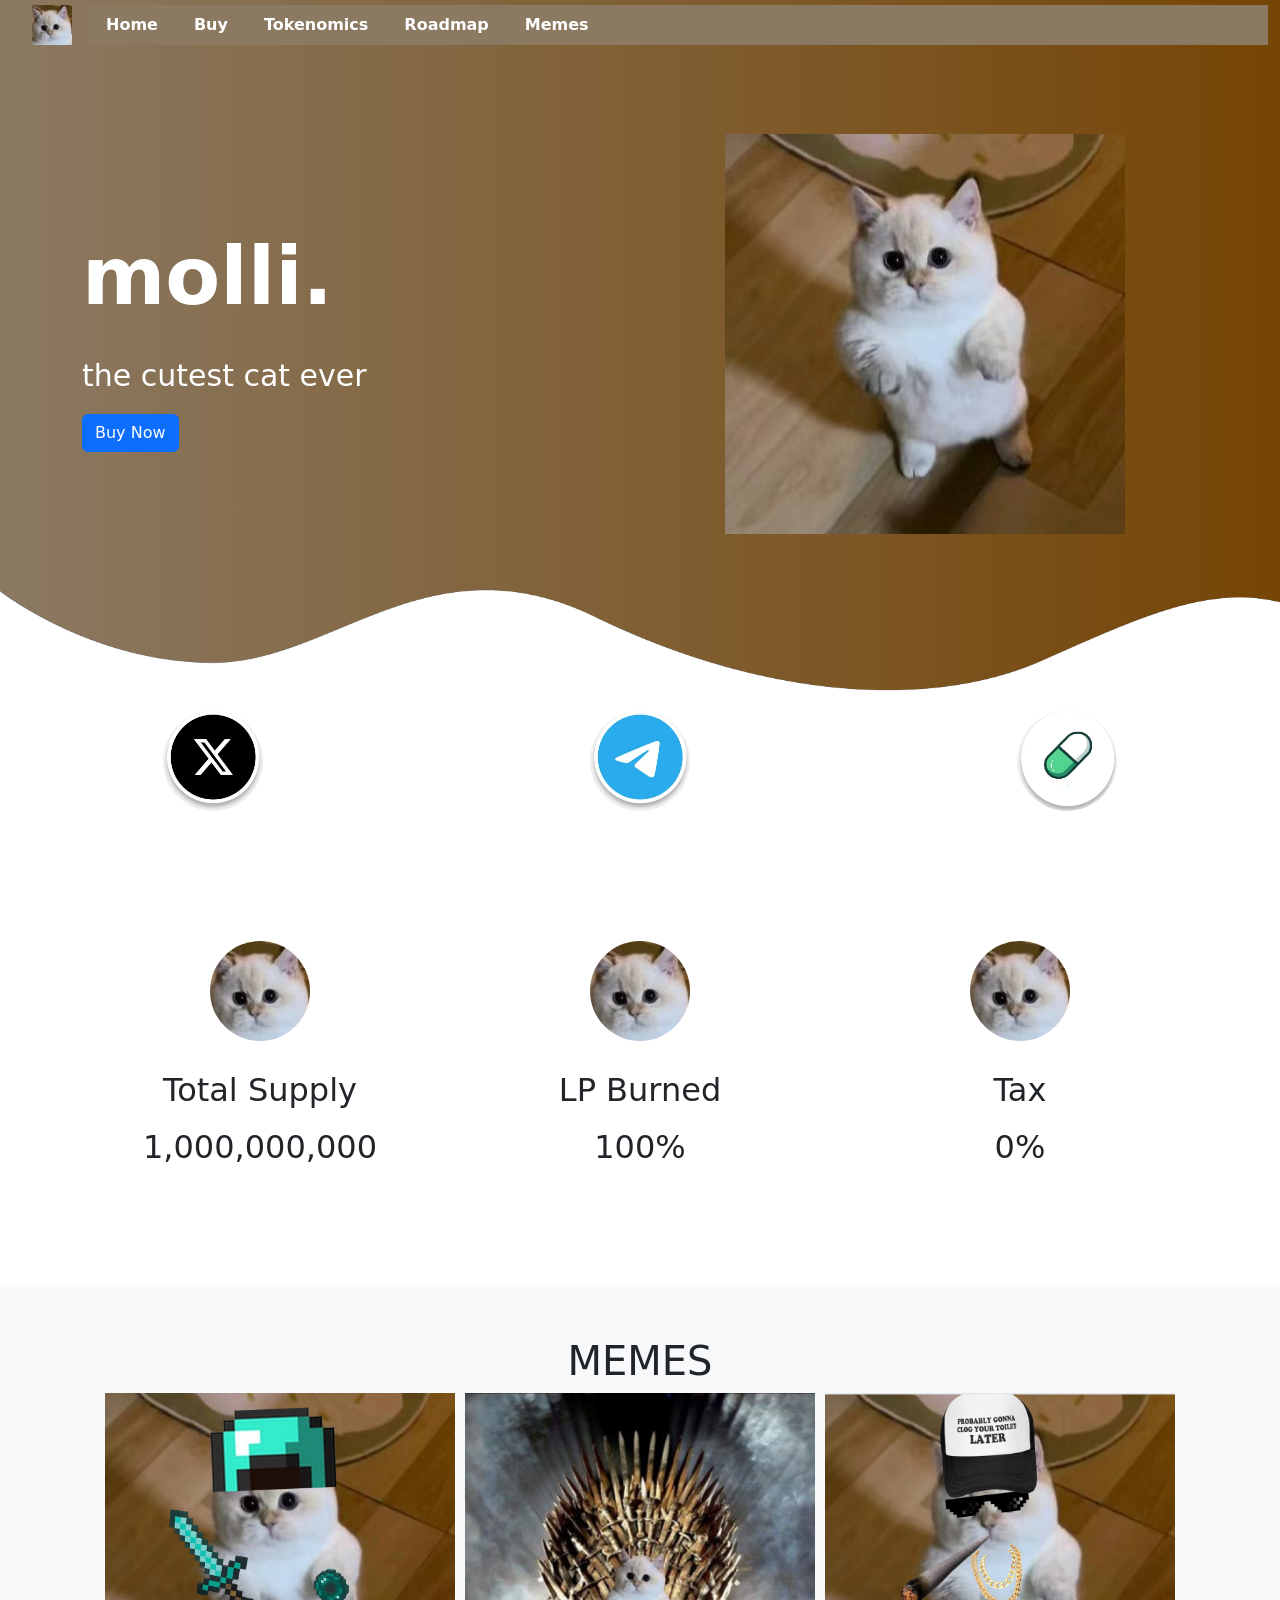
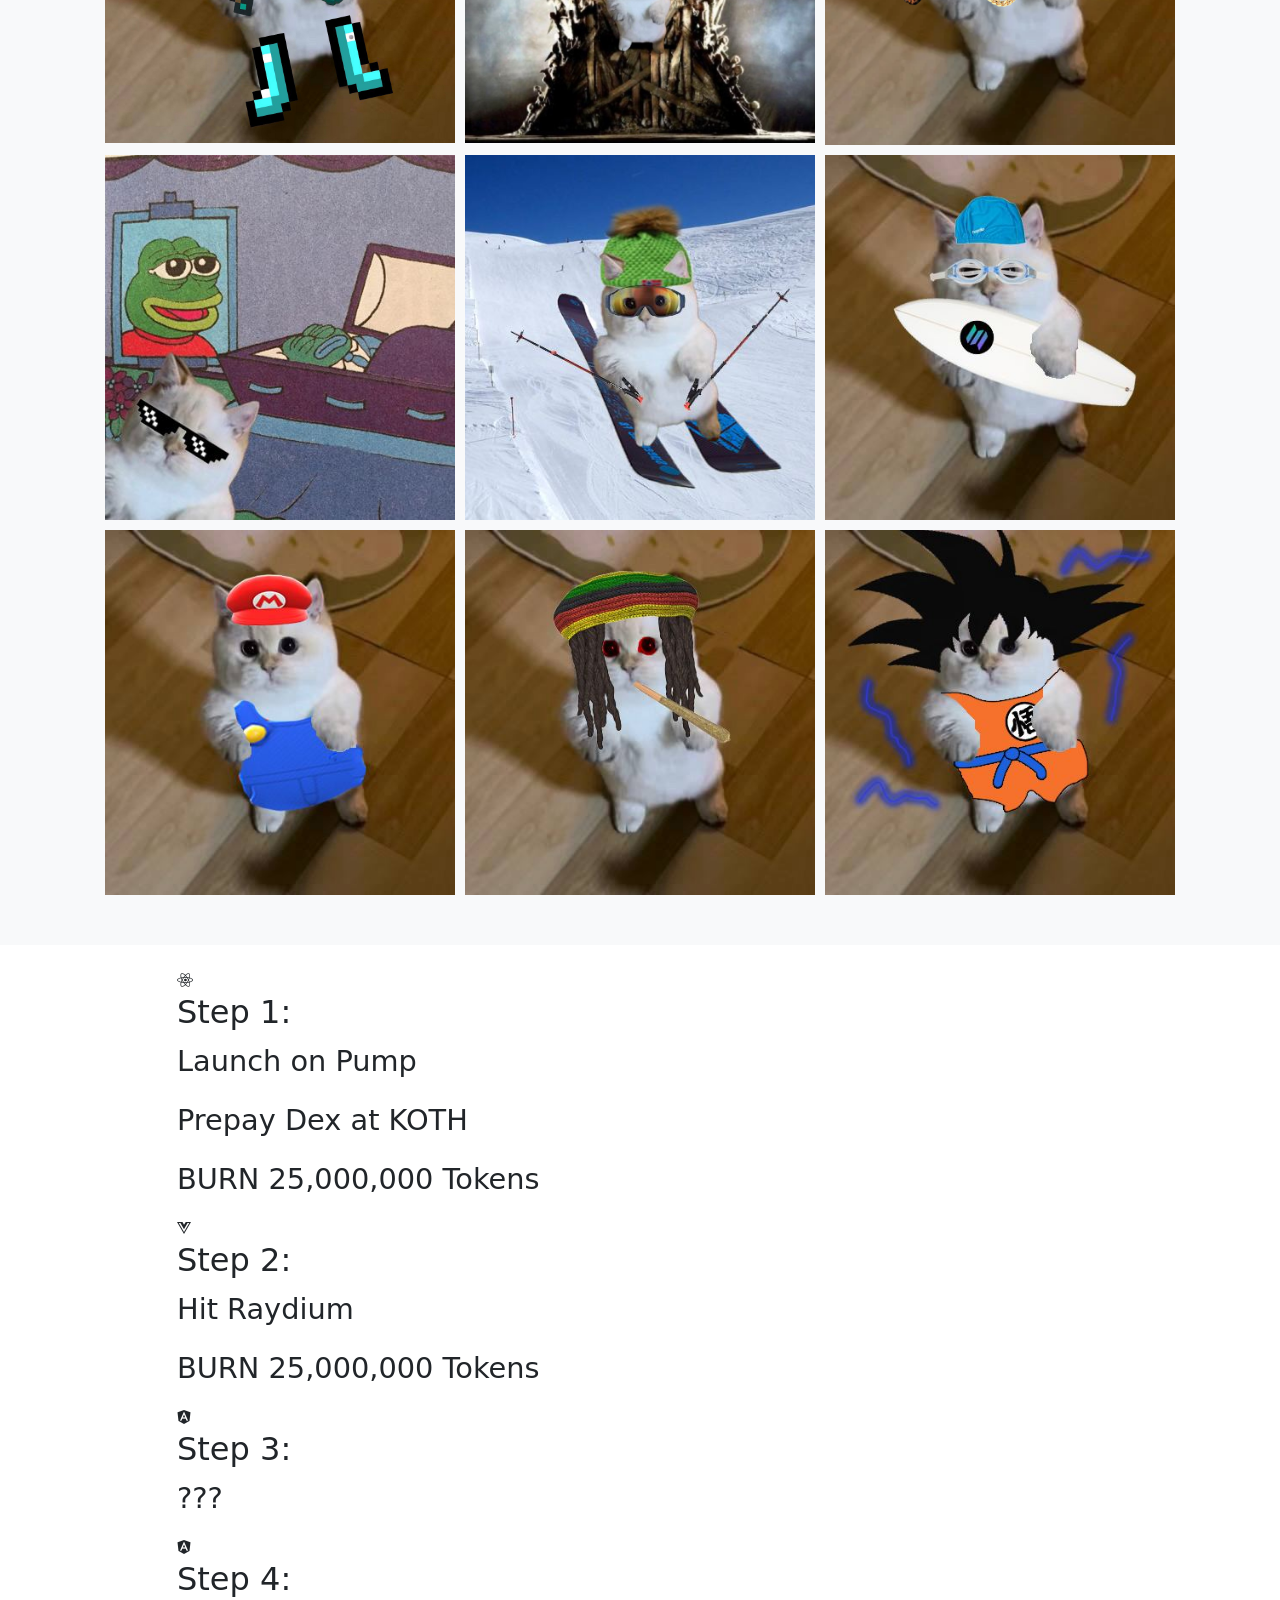
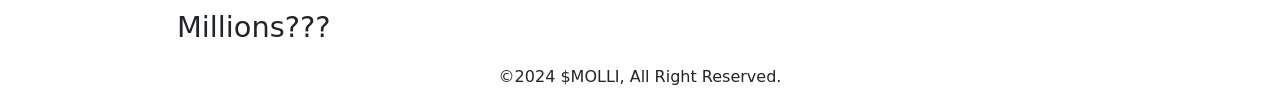
==== index.html @ c34d59e4 "Update index.html" ====
<!doctype html>
<html lang="en">
  <head>
    <meta charset="utf-8">
    <meta name="viewport" content="width=device-width, initial-scale=1">
    <title>$molli</title>
    <style>
    </style>
    <link rel="stylesheet" href="styles/stylesheet.css">
    <link rel="stylesheet" href="https://cdn.jsdelivr.net/npm/bootstrap@5.3.3/dist/css/bootstrap.min.css" integrity="sha384-QWTKZyjpPEjISv5WaRU9OFeRpok6YctnYmDr5pNlyT2bRjXh0JMhjY6hW+ALEwIH" crossorigin="anonymous">
    <link rel='stylesheet' href='https://demo.themesberg.com/pixel-pro/css/pixel.css'>
    <script src="https://cdn.jsdelivr.net/npm/@popperjs/core@2.11.8/dist/umd/popper.min.js" integrity="sha384-I7E8VVD/ismYTF4hNIPjVp/Zjvgyol6VFvRkX/vR+Vc4jQkC+hVqc2pM8ODewa9r" crossorigin="anonymous"></script>
    <script src="https://cdn.jsdelivr.net/npm/bootstrap@5.3.3/dist/js/bootstrap.min.js" integrity="sha384-0pUGZvbkm6XF6gxjEnlmuGrJXVbNuzT9qBBavbLwCsOGabYfZo0T0to5eqruptLy" crossorigin="anonymous"></script>
    <link rel="stylesheet" href="https://cdnjs.cloudflare.com/ajax/libs/font-awesome/6.4.2/css/all.min.css" integrity="sha384-oL2HQ5mYaP2lKNyJl67VPp2FLZ0Cn+mf7kqElkDScvIiwx5JfP0BLrB6Z1s5gF7X" crossorigin="anonymous">
    <link rel="stylesheet" href="https://cdn.jsdelivr.net/npm/bootstrap@5.3.3/dist/css/bootstrap.min.css" integrity="sha384-QWTKZyjpPEjISv5WaRU9OFeRpok6YctnYmDr5pNlyT2bRjXh0JMhjY6hW+ALEwIH" crossorigin="anonymous">
    <link href="https://fonts.googleapis.com/css2?family=Poppins:wght@400;600&display=swap" rel="stylesheet">
    <script src="https://cdn.jsdelivr.net/npm/bootstrap@5.3.3/dist/js/bootstrap.bundle.min.js" integrity="sha384-YvpcrYf0tY3lHB60NNkmXc5s9fDVZLESaAA55NDzOxhy9GkcIdslK1eN7N6jIeHz" crossorigin="anonymous"></script>
  </head>
  <body>
    <!-- navigation bar -->
    <section id="nav-bar">
      <nav class="navbar navbar-expand-lg bg-body-tertiary">
        <div class="container-fluid">
          <a class="navbar-brand" href="#">
            <img src="images/molli zoomed in(1).jpeg" class="img-fluid" alt="Logo">
          </a>
          <button class="navbar-toggler" type="button" data-bs-toggle="collapse" data-bs-target="#navbarNav" aria-controls="navbarNav" aria-expanded="false" aria-label="Toggle navigation">
            <!-- Hamburger icon -->
            <span class="navbar-toggler-icon"></span>
          </button>
          
          <div class="collapse navbar-collapse" id="navbarNav">
            <ul class="navbar-nav ml-auto">
              <li class="nav-item">
                <a class="nav-link" href="#top">Home</a>
              </li>
              <li class="nav-item">
                <a class="nav-link" href="#buy">Buy</a>
              </li>
              <li class="nav-item">
                <a class="nav-link" href="#tokenomics">Tokenomics</a>
              </li>
              <li class="nav-item">
                <a class="nav-link" href="#roadmap">Roadmap</a>
              </li>
              <li class="nav-item">
                <a class="nav-link" href="#memes">Memes</a>
              </li>
            </ul>
          </div>
        </div>
      </nav>
      
    </section>
    <!-- banner section -->
    <section id="banner">
      <div class="container">
        <div class="row align-items-center">
          <div class="col-md-6">
            <p class="promo-title">molli.</p>
            <p class= "banner-text" >the cutest cat ever</p>
            <a class="btn btn-primary" href="https://www.google.com" target="_blank" role="button">Buy Now</a>
          </div>
          <div class="col-md-6 text-center">
            <img 
              src="images/molli400.jpeg" 
              class="img-fluid molli-image" 
              alt="$MOLLI Image">
          </div>
        </div>
      </div>

      <img src="online/wave1.png" class="bottom-img">
    </section>

    <section id="links">
      <div class="button-container">
       <button class="circle-button" onclick="window.open('https://x.com/molli_onsolana', '_blank')">
          <img src="images/IconX.webp" alt="Twitter">
       </button>
       <button class="circle-button" onclick="window.open('https://t.me/mollionsolana', '_blank')">
          <img src="images/iconTg.webp" alt="Telegram">
       </button>
       <button class="circle-button" onclick="window.open('https://www.google.com', '_blank')">
          <img src="images/iconPF.png" alt="Pump.fun">
      </div>
  </section>
    <!-- tokenomics -->

    <section id="tokenomics">
      <div class="container">
        <div class="row text-center">
        <div class="col-md-4 tokenomics">
          <img src="images/molli zoomed in(1).jpeg" class="tokenomics-img">
          <h4 class="text-e43d12">Total Supply</h4>
          <p class="text-e43d12">1,000,000,000</p>
        </div>
        <div class="col-md-4 tokenomics">
          <img src="images/molli zoomed in(1).jpeg" class="tokenomics-img">
          <h4 class="text-e43d12">LP Burned</h4>
          <p class="text-e43d12">100%</p>
        </div>
        <div class="col-md-4 tokenomics">
          <img src="images/molli zoomed in(1).jpeg" class="tokenomics-img">
          <h4 class="text-e43d12">Tax</h4>
          <p class="text-e43d12">0%</p>
        </div>
        </div>
      </div>
    </section>

    <!-- Memes -->
    <section id="memes">
      <div class="container text-center">
        <h1 class="title text-e43d12">MEMES</h1>
        <div class="row">
          <div class="col-md-12 photo-grid-box">
            <div class="photo-grid">
              <div class="photo"><img src="images/minecraftmolli.jpg" alt="Photo 1" onclick="openLightbox('images/minecraftmolli.jpg')"></div>
              <div class="photo"><img src="images/GOTmolli.jpg" alt="Photo 2" onclick="openLightbox('images/GOTmolli.jpg')"></div>
              <div class="photo"><img src="images/Ciggy molli.png" alt="Photo 3" onclick="openLightbox('images/Ciggy molli.png')"></div>
              <div class="photo"><img src="images/pepemolli.jpg" alt="Photo 4" onclick="openLightbox('images/moneybagmolli.jpg')"></div>
              <div class="photo"><img src="images/skimolli.jpg" alt="Photo 5" onclick="openLightbox('images/moneymolli.jpg')"></div>
              <div class="photo"><img src="images/surfermolli.jpg" alt="Photo 6" onclick="openLightbox('images/photo6.jpg')"></div>
              <div class="photo"><img src="images/mario molli.jpg" alt="Photo 7" onclick="openLightbox('images/photo7.jpg')"></div>
              <div class="photo"><img src="images/reggaemolli.jpg" alt="Photo 8" onclick="openLightbox('images/photo8.jpg')"></div>
              <div class="photo"><img src="images/gokumolli.jpg" alt="Photo 9" onclick="openLightbox('images/photo9.jpg')"></div>
            </div>
            <div id="lightbox" class="lightbox" onclick="closeLightbox()">
              <span class="close">&times;</span>
              <img class="lightbox-content" id="lightbox-img">
          <!-- </div>
            <a href="molligenerator.html">molli generator</a>
          </div> -->
        </div>
      </div>
    </section>

        <!-- roadmap -->
        <section id="roadmap">
          <div class="container">
            <div class="row mt-4">
              <div class="col-md-10 mx-auto">
                 <!-- Timeline -->
                 <div class="timeline timeline-one">
                    <!-- Timeline Item 1 -->
                    <div class="timeline-item">
                       <span class="icon icon-info icon-lg"><i class="fab fa-react"></i></span>
                       <h5 class="roadmap-header text-e43d12">Step 1:</h5>
                       <p class="roadmap-text text-e43d12">Launch on Pump</p>
                       <p class="roadmap-text text-e43d12">Prepay Dex at KOTH</p>
                       <p class="roadmap-text text-e43d12">BURN 25,000,000 Tokens</p>
                     </div>
                     <div class="timeline-item">
                       <span class="icon icon-secondary"><i class="fab fa-vuejs"></i></span>
                       <h5 class="roadmap-header text-e43d12">Step 2:</h5>
                       <p class="roadmap-text text-e43d12">Hit Raydium</p>
                       <p class="roadmap-text text-e43d12">BURN 25,000,000 Tokens</p>
                     </div>
                     <div class="timeline-item">
                       <span class="icon icon-danger"><i class="fab fa-angular"></i></span>
                       <h5 class="roadmap-header text-e43d12">Step 3:</h5>
                       <p class="roadmap-text text-e43d12">???</p>
                     </div>
                     <div class="timeline-item">
                       <span class="icon icon-danger"><i class="fab fa-angular"></i></span>
                       <h5 class="roadmap-header text-e43d12">Step 4:</h5>
                       <p class="roadmap-text text-e43d12">Millions???</p>
                   </div>
                 </div>
          </div>
        </section>
    <!-- FOOTER -->
    <section id="footer">
      <div class="container">
        <div class="row justify-content-center align-items-center">
          <div class="col-md-6 text-center">
            <p class="text-e43d12">©2024 $MOLLI, All Right Reserved.</p>
          </div>
        </div>
      </div>
    </section>
    <script src="https://cdn.jsdelivr.net/npm/bootstrap@5.3.3/dist/js/bootstrap.bundle.min.js" integrity="sha384-YvpcrYf0tY3lHB60NNkmXc5s9fDVZLESaAA55NDzOxhy9GkcIdslK1eN7N6jIeHz" crossorigin="anonymous"></script>
    <script>
      document.addEventListener("DOMContentLoaded", function() {
        var navLinks = document.querySelectorAll('.nav-link');
        var navbarCollapse = document.getElementById('navbarNav');
    
        navLinks.forEach(function(navLink) {
          navLink.addEventListener('click', function() {
            if (window.innerWidth < 992) { // Adjust the breakpoint if needed
              var bsCollapse = new bootstrap.Collapse(navbarCollapse, {
                toggle: false
              });
              bsCollapse.hide();
            }
          });
        });
    
        document.addEventListener('click', function(event) {
          if (!navbarCollapse.contains(event.target) && window.innerWidth < 992) {
            var bsCollapse = new bootstrap.Collapse(navbarCollapse, {
              toggle: false
            });
            bsCollapse.hide();
          }
        });
      });

      function openLightbox(imageSrc) {
  document.getElementById('lightbox').style.display = 'block';
  document.getElementById('lightbox-img').src = imageSrc;
}

function closeLightbox() {
  document.getElementById('lightbox').style.display = 'none';
}
      
    </script>
    
    
  </body>
</html>
---- styles/stylesheet.css ----
*
{
    margin: 0;
    padding: 0;
}
body {
    font-family: 'Poppins', sans-serif;
}


#nav-bar {
    position: sticky;
    top: 0;
    z-index: 10;
}

.navbar {
    background-image: linear-gradient(to right, #8b7962, #754505);
    padding: 0 !important;
}

.navbar-brand img {
    height: 40px;
    padding-left: 20px;
}

.navbar-nav li {
    padding: 0 10px;
}

.navbar-nav li a {
    color: #fff !important;
    font-weight: 600;
    float: right;
    text-align: left;
}
fa-bars {
    color: #fff; /* Ensure the color is white */
    font-size: 30px !important;
  }
  
  /* Navbar styles */
  .navbar {
    background-image: linear-gradient(to right, #8b7962, #754505);
    padding: 0 !important;
  }
  
  /* Make sure the navbar-toggler button has no border */
  .navbar-toggler {
    outline: none !important;
    border: none; /* Remove border */
  }
  
  /* Ensure the dropdown menu background is brown */
  .navbar-collapse {
    background-color: #8b7962 !important; /* Brown background for the dropdown menu */
  }
  
  /* Ensure the dropdown menu text is white */
  .navbar-collapse .nav-link {
    color: #fff !important; /* Ensure the text remains white */
  }
  
  /* Additional styles to ensure the background color is applied when menu is toggled */
  .navbar-toggler:not(.collapsed) + .navbar-collapse {
    background-color: #8b7962 !important;
  }
/* banner section */
#banner {
    background-image: linear-gradient(to right, #8b7962, #754505);
    color: #fff;
    padding-top: 5%; /* Adjust as needed */
  }
  
  .promo-title {
    font-size: 5em; /* Adjusted for mobile */
    font-weight: 600;
    margin-top: 20px; /* Adjusted for mobile */
  }
  
  .banner-text {
    font-size: 30px;
  }
  
  .molli-image {
    max-width: 100%;
    height: auto;
    margin-top: 20px; /* Adjust the margin as needed */
  }
.bottom-img
{
    width: 100%;
    margin-top: 50px;
}
button, .circle-button {
    border: none;
    border-radius: 50%;
    cursor: pointer;
    margin: 10px;
}
.button-container {
    display: grid;
    grid-template-columns: repeat(auto-fit, minmax(100px, 1fr)); /* Adjust as needed */
    justify-items: center; /* Center horizontally */
    /* Add any additional styles for the container */
}
.circle-button {
    display: grid;
    place-items: center;
    width: 100px;
    height: 100px;
}
.circle-button img {
    border-radius: 50%;
    width: 100%;
    height: 100%;
}
.circle-button:hover {
    transform: scale(0.9); /* Shrinks the button to 90% of its size */
} 
#tokenomics
{
    padding: 80px 0;
}
.tokenomics-img
{
    width: 100px;
    margin-top: 20px;
    border-radius: 50%;
}
.tokenomics
{
    padding: 20px;
}
.tokenomics h4
{
    padding: 5px;
    margin-top: 25px;
    font-size: 2em;
}
.tokenomics p
{
    font-size: 2em;
}
/* roadmap */
*
{
    margin: 0;
    padding: 0;
    box-sizing: border-box;
}
.roadmap-header 
{
    font-size: 2em; /* Adjust the size as needed */
}

.roadmap-text 
{
    font-size: 1.8em; /* Adjust the size as needed */
}
/* memes section */
#memes {
    background: #f8f9fa;
    padding: 50px 0;
}
.photo-grid-box {
    display: flex;
    justify-content: center;
    align-items: center;
}
/* 
.photo-grid {
    display: flex;
    flex-wrap: wrap;
    justify-content: flex-start;
    align-content: center;
    gap: 10px;
    max-width: 1000px;
    margin: 0 auto; 
} */




.photo-grid {
    display: flex;
    flex-wrap: wrap;
    justify-content: center;
    gap: 10px;
}

.photo-grid > .photo {
    flex-basis: 350px; /* width: 350px; */
  }

.photo-grid > .photo img {
    object-fit: cover;
    max-width: 100%;
    height: auto;
    vertical-align: middle;
    /* border-radius: 15px; */
  }
/* 
.photo-grid > * {
    flex: 0 0 33.3333%;
} */




/* 
.photo img {
    width: 150px;
    height: 150px;
    object-fit: cover;
    cursor: pointer;
} */

/* Lightbox styles */
.lightbox {
    display: none;
    position: fixed;
    z-index: 999;
    padding-top: 60px;
    left: 0;
    top: 0;
    width: 100%;
    height: 100%;
    overflow: auto;
    background-color: rgba(0,0,0,0.9);
}

.lightbox-content {
    margin: auto;
    display: block;
    width: 80%;
    max-width: 700px;
}

.close {
    position: absolute;
    top: 15px;
    right: 35px;
    color: #fff;
    font-size: 40px;
    font-weight: bold;
    transition: 0.3s;
    cursor: pointer;
}

.close:hover,
.close:focus {
    color: #bbb;
    text-decoration: none;
}
footer
.footer p {
    color: black;
    text-align: center;
    margin: 0;  /* Reset margin to ensure proper centering */
}
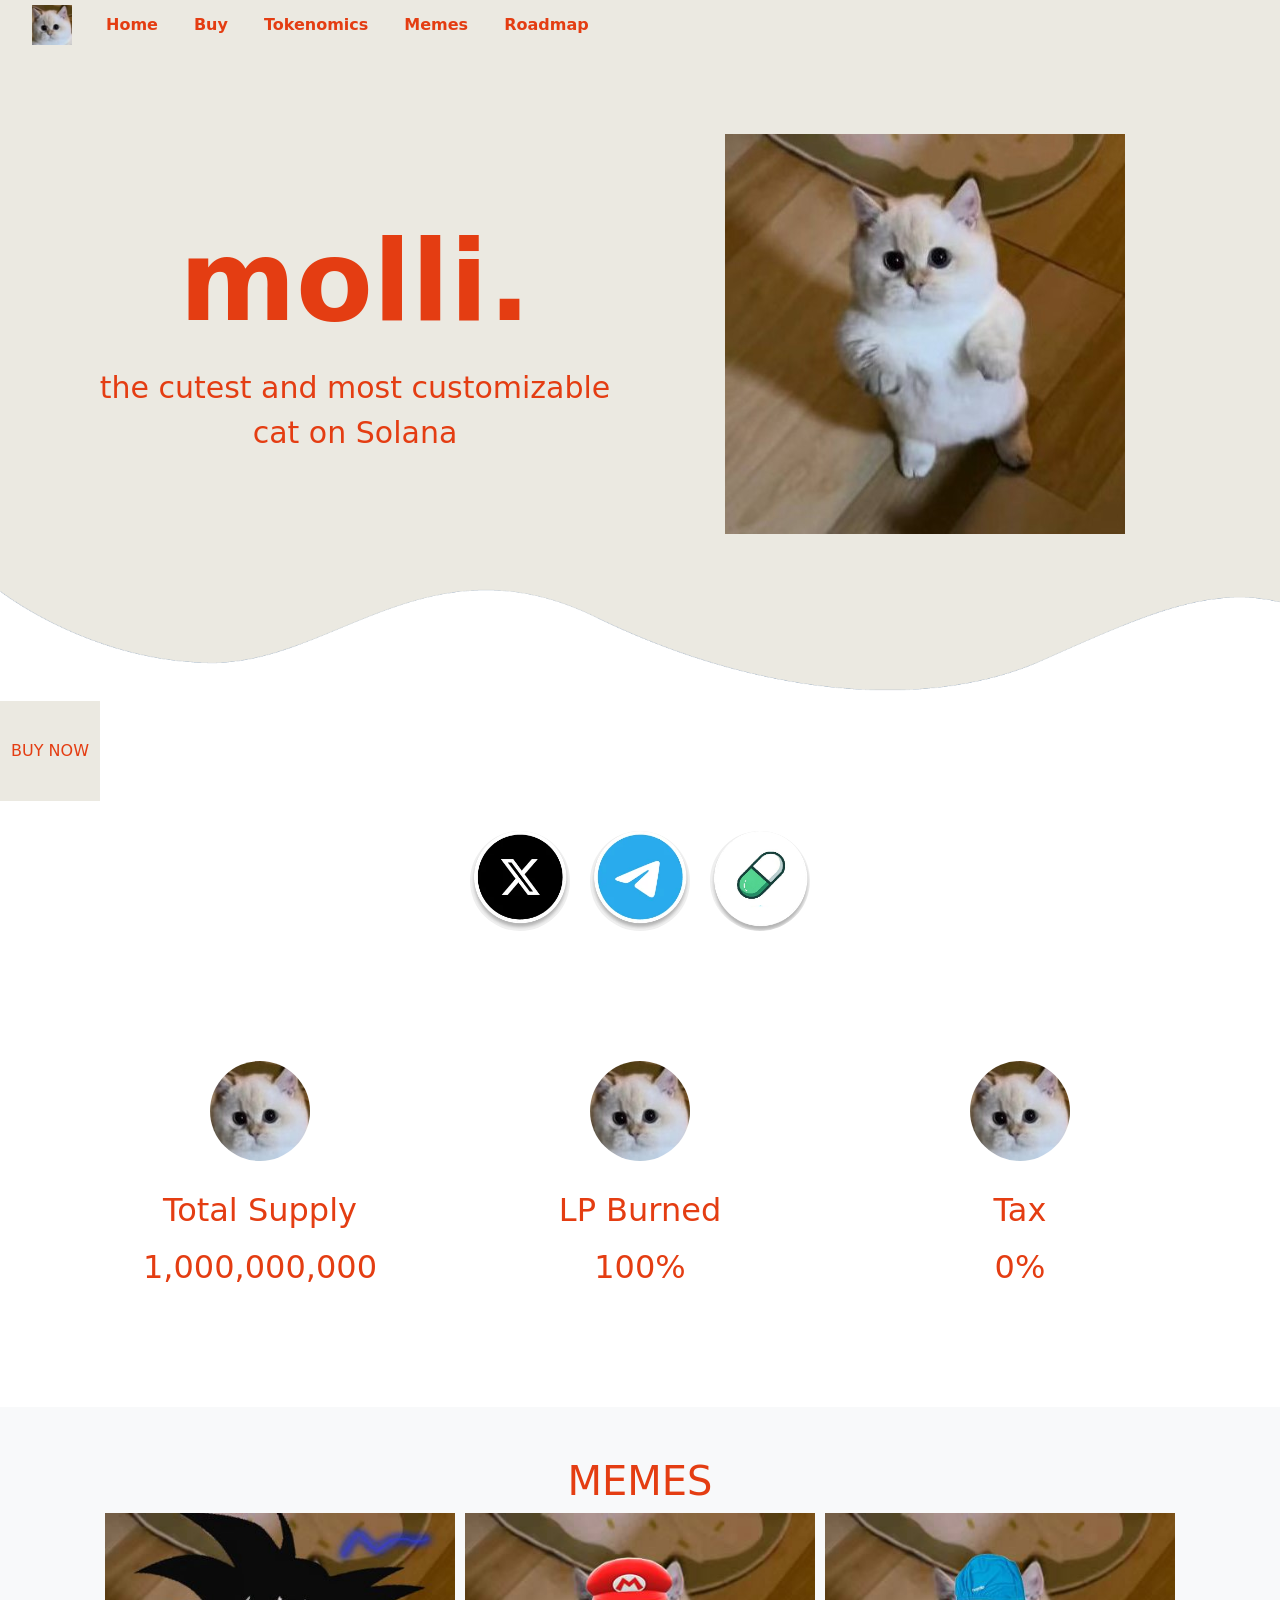
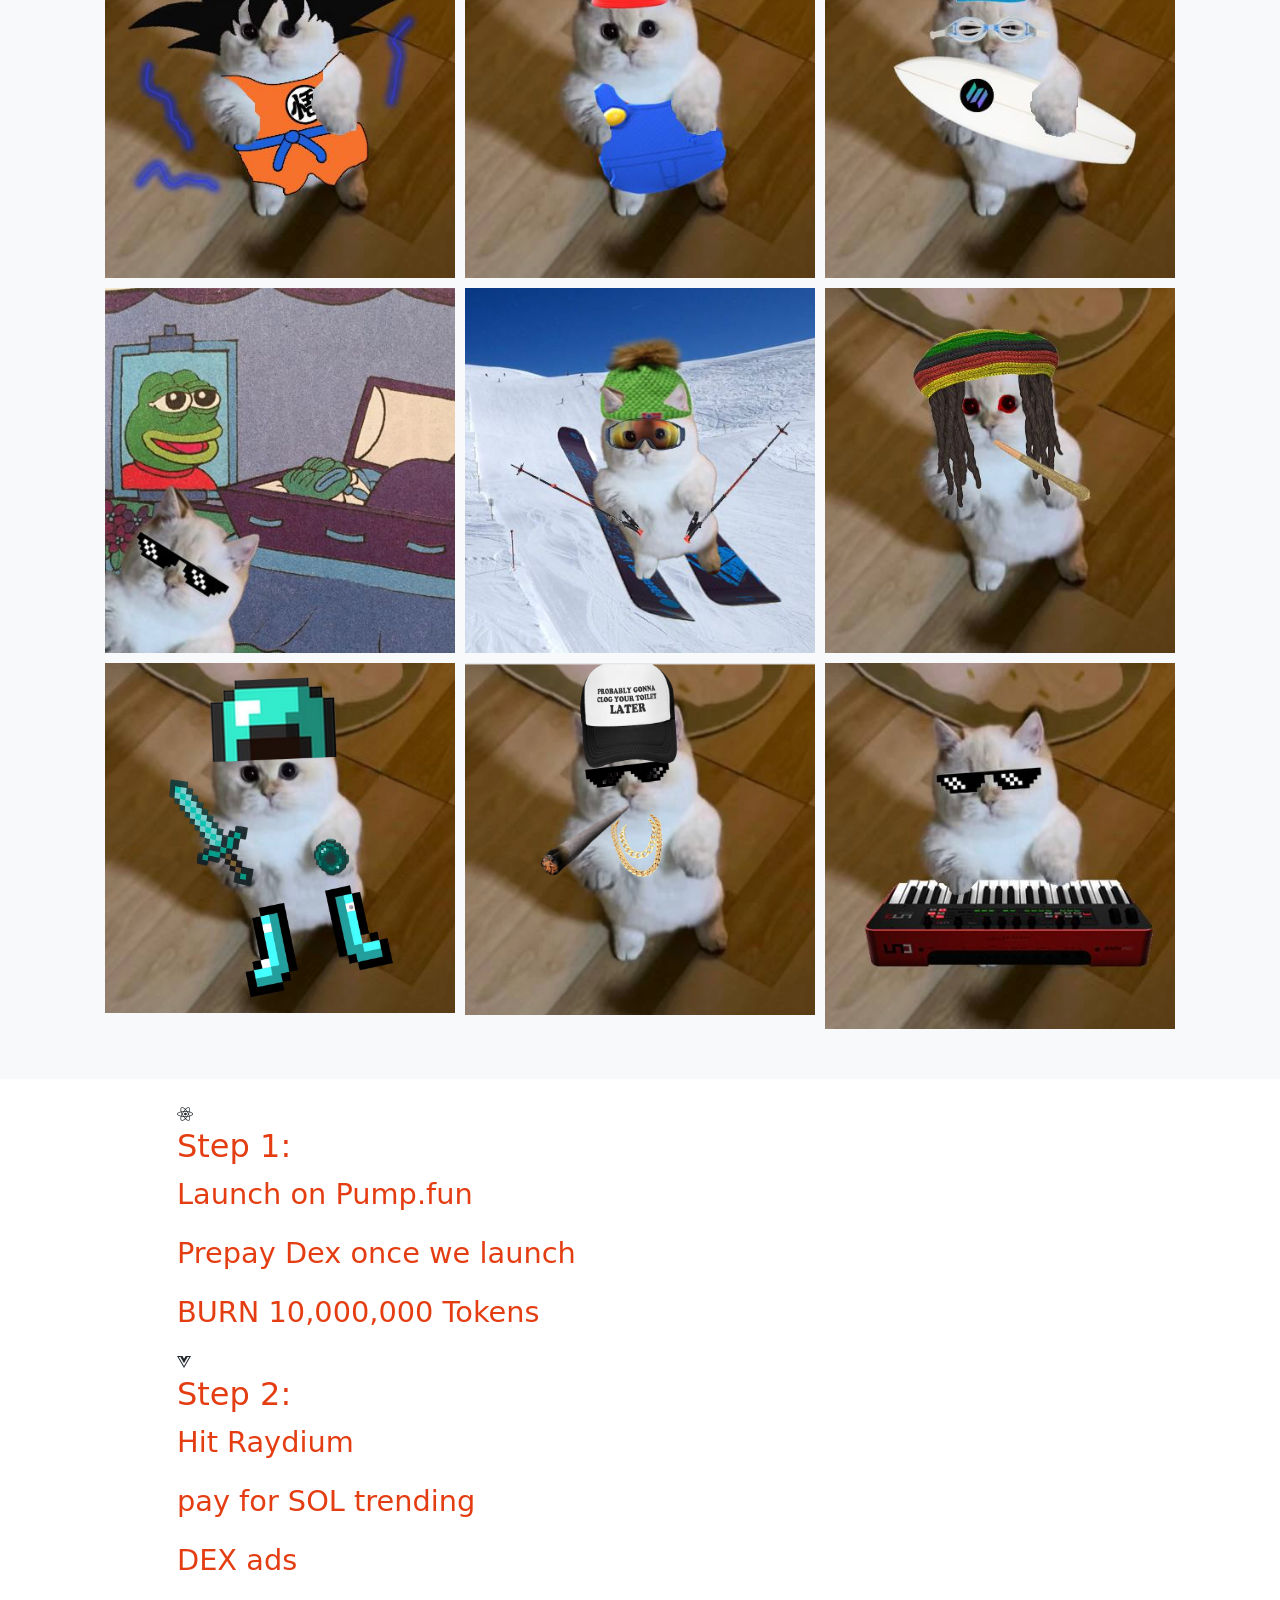
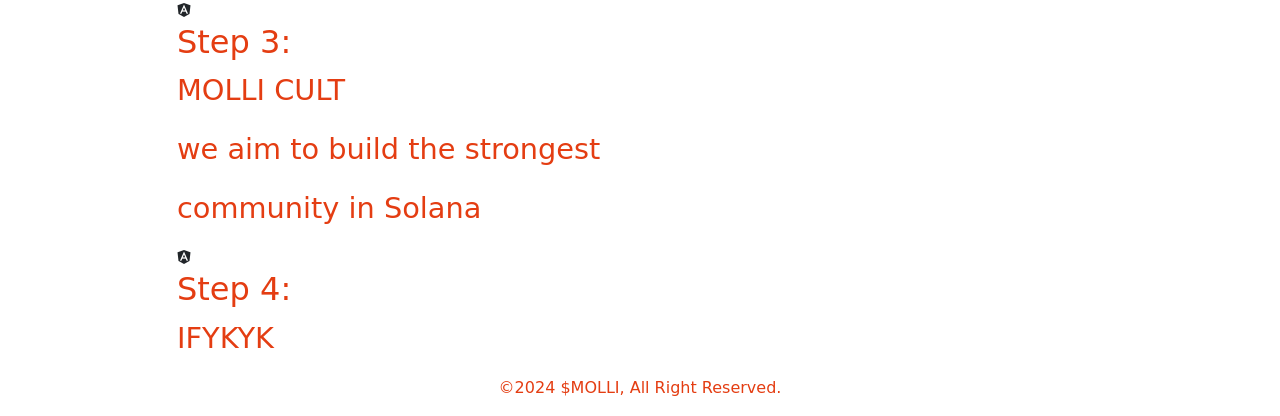
==== commit 9c363717: "Update index.html" ====
--- a/index.html
+++ b/index.html
@@ -13,7 +13,9 @@
     <script src="https://cdn.jsdelivr.net/npm/bootstrap@5.3.3/dist/js/bootstrap.min.js" integrity="sha384-0pUGZvbkm6XF6gxjEnlmuGrJXVbNuzT9qBBavbLwCsOGabYfZo0T0to5eqruptLy" crossorigin="anonymous"></script>
     <link rel="stylesheet" href="https://cdnjs.cloudflare.com/ajax/libs/font-awesome/6.4.2/css/all.min.css" integrity="sha384-oL2HQ5mYaP2lKNyJl67VPp2FLZ0Cn+mf7kqElkDScvIiwx5JfP0BLrB6Z1s5gF7X" crossorigin="anonymous">
     <link rel="stylesheet" href="https://cdn.jsdelivr.net/npm/bootstrap@5.3.3/dist/css/bootstrap.min.css" integrity="sha384-QWTKZyjpPEjISv5WaRU9OFeRpok6YctnYmDr5pNlyT2bRjXh0JMhjY6hW+ALEwIH" crossorigin="anonymous">
-    <link href="https://fonts.googleapis.com/css2?family=Poppins:wght@400;600&display=swap" rel="stylesheet">
+    <link rel="preconnect" href="https://fonts.googleapis.com">
+    <link rel="preconnect" href="https://fonts.gstatic.com" crossorigin>
+    <link href="https://fonts.googleapis.com/css2?family=Ultra&display=swap" rel="stylesheet">
     <script src="https://cdn.jsdelivr.net/npm/bootstrap@5.3.3/dist/js/bootstrap.bundle.min.js" integrity="sha384-YvpcrYf0tY3lHB60NNkmXc5s9fDVZLESaAA55NDzOxhy9GkcIdslK1eN7N6jIeHz" crossorigin="anonymous"></script>
   </head>
   <body>
@@ -41,10 +43,10 @@
                 <a class="nav-link" href="#tokenomics">Tokenomics</a>
               </li>
               <li class="nav-item">
+                <a class="nav-link" href="#memes">Memes</a>
+              </li>
+              <li class="nav-item">
                 <a class="nav-link" href="#roadmap">Roadmap</a>
-              </li>
-              <li class="nav-item">
-                <a class="nav-link" href="#memes">Memes</a>
               </li>
             </ul>
           </div>
@@ -58,8 +60,7 @@
         <div class="row align-items-center">
           <div class="col-md-6">
             <p class="promo-title">molli.</p>
-            <p class= "banner-text" >the cutest cat ever</p>
-            <a class="btn btn-primary" href="https://www.google.com" target="_blank" role="button">Buy Now</a>
+            <p class= "banner-text" >the cutest and most customizable cat on Solana</p>
           </div>
           <div class="col-md-6 text-center">
             <img 
@@ -73,12 +74,18 @@
       <img src="online/wave1.png" class="bottom-img">
     </section>
 
+    <section id="buy">
+      <div>
+        <button class="buy-now-button" onclick="window.open('https://www.google.com', '_blank')" style="background-color: #ebe9e1; color: #e43d12;">BUY NOW</button>
+      </div>
+    </section>
     <section id="links">
       <div class="button-container">
-       <button class="circle-button" onclick="window.open('https://x.com/molli_onsolana', '_blank')">
+
+       <button class="circle-button" onclick="window.open('https://x.com/mollisolana', '_blank')">
           <img src="images/IconX.webp" alt="Twitter">
        </button>
-       <button class="circle-button" onclick="window.open('https://t.me/mollionsolana', '_blank')">
+       <button class="circle-button" onclick="window.open('https://t.me/mollionsolami', '_blank')">
           <img src="images/iconTg.webp" alt="Telegram">
        </button>
        <button class="circle-button" onclick="window.open('https://www.google.com', '_blank')">
@@ -116,15 +123,15 @@
         <div class="row">
           <div class="col-md-12 photo-grid-box">
             <div class="photo-grid">
-              <div class="photo"><img src="images/minecraftmolli.jpg" alt="Photo 1" onclick="openLightbox('images/minecraftmolli.jpg')"></div>
-              <div class="photo"><img src="images/GOTmolli.jpg" alt="Photo 2" onclick="openLightbox('images/GOTmolli.jpg')"></div>
-              <div class="photo"><img src="images/Ciggy molli.png" alt="Photo 3" onclick="openLightbox('images/Ciggy molli.png')"></div>
+              <div class="photo"><img src="images/gokumolli.jpg" alt="Photo 1" onclick="openLightbox('images/gokumolli.jpg')"></div>
+              <div class="photo"><img src="images/mario molli.jpg" alt="Photo 2" onclick="openLightbox('images/mariomolli.jpg')"></div>
+              <div class="photo"><img src="images/surfermolli.jpg" alt="Photo 3" onclick="openLightbox('images/surfermolli.jpg')"></div>
               <div class="photo"><img src="images/pepemolli.jpg" alt="Photo 4" onclick="openLightbox('images/moneybagmolli.jpg')"></div>
-              <div class="photo"><img src="images/skimolli.jpg" alt="Photo 5" onclick="openLightbox('images/moneymolli.jpg')"></div>
-              <div class="photo"><img src="images/surfermolli.jpg" alt="Photo 6" onclick="openLightbox('images/photo6.jpg')"></div>
-              <div class="photo"><img src="images/mario molli.jpg" alt="Photo 7" onclick="openLightbox('images/photo7.jpg')"></div>
-              <div class="photo"><img src="images/reggaemolli.jpg" alt="Photo 8" onclick="openLightbox('images/photo8.jpg')"></div>
-              <div class="photo"><img src="images/gokumolli.jpg" alt="Photo 9" onclick="openLightbox('images/photo9.jpg')"></div>
+              <div class="photo"><img src="images/skimolli.jpg" alt="Photo 5" onclick="openLightbox('images/skimolli.jpg')"></div>
+              <div class="photo"><img src="images/reggaemolli.jpg" alt="Photo 6" onclick="openLightbox('images/reggaemolli.jpg')"></div>
+              <div class="photo"><img src="images/minecraftmolli.jpg" alt="Photo 7" onclick="openLightbox('images/minecraftmolli.jpg')"></div>
+              <div class="photo"><img src="images/Ciggy molli.png" alt="Photo 8" onclick="openLightbox('images/Ciggy molli.png')"></div>
+              <div class="photo"><img src="images/keyboardmolli.jpg" alt="Photo 9" onclick="openLightbox('images/keyboardmolli.jpg')"></div>
             </div>
             <div id="lightbox" class="lightbox" onclick="closeLightbox()">
               <span class="close">&times;</span>
@@ -147,25 +154,28 @@
                     <div class="timeline-item">
                        <span class="icon icon-info icon-lg"><i class="fab fa-react"></i></span>
                        <h5 class="roadmap-header text-e43d12">Step 1:</h5>
-                       <p class="roadmap-text text-e43d12">Launch on Pump</p>
-                       <p class="roadmap-text text-e43d12">Prepay Dex at KOTH</p>
-                       <p class="roadmap-text text-e43d12">BURN 25,000,000 Tokens</p>
+                       <p class="roadmap-text text-e43d12">Launch on Pump.fun</p>
+                       <p class="roadmap-text text-e43d12">Prepay Dex once we launch</p>
+                       <p class="roadmap-text text-e43d12">BURN 10,000,000 Tokens</p>
                      </div>
                      <div class="timeline-item">
                        <span class="icon icon-secondary"><i class="fab fa-vuejs"></i></span>
                        <h5 class="roadmap-header text-e43d12">Step 2:</h5>
                        <p class="roadmap-text text-e43d12">Hit Raydium</p>
-                       <p class="roadmap-text text-e43d12">BURN 25,000,000 Tokens</p>
+                       <p class="roadmap-text text-e43d12">pay for SOL trending</p>
+                       <p class="roadmap-text text-e43d12">DEX ads</p>
                      </div>
                      <div class="timeline-item">
                        <span class="icon icon-danger"><i class="fab fa-angular"></i></span>
                        <h5 class="roadmap-header text-e43d12">Step 3:</h5>
-                       <p class="roadmap-text text-e43d12">???</p>
+                       <p class="roadmap-text text-e43d12">MOLLI CULT</p>
+                        <p class="roadmap-text text-e43d12">we aim to build the strongest </p>
+                        <p class="roadmap-text text-e43d12"> community in Solana</p>
                      </div>
                      <div class="timeline-item">
                        <span class="icon icon-danger"><i class="fab fa-angular"></i></span>
                        <h5 class="roadmap-header text-e43d12">Step 4:</h5>
-                       <p class="roadmap-text text-e43d12">Millions???</p>
+                       <p class="roadmap-text text-e43d12">IFYKYK</p>
                    </div>
                  </div>
           </div>
--- a/styles/stylesheet.css
+++ b/styles/stylesheet.css
@@ -5,8 +5,12 @@
 }
 body {
     font-family: 'Poppins', sans-serif;
-}
-
+    background-color: #ebe9e1; /* Set page background color */
+    color: #e43d12; 
+}
+.text-e43d12 {
+    color: #e43d12;
+  }
 
 #nav-bar {
     position: sticky;
@@ -15,7 +19,7 @@
 }
 
 .navbar {
-    background-image: linear-gradient(to right, #8b7962, #754505);
+    background-image: linear-gradient(to right, #ebe9e1, #ebe9e1);
     padding: 0 !important;
 }
 
@@ -29,19 +33,19 @@
 }
 
 .navbar-nav li a {
-    color: #fff !important;
+    color:#e43d12 !important;
     font-weight: 600;
     float: right;
     text-align: left;
 }
 fa-bars {
-    color: #fff; /* Ensure the color is white */
+    color:#e43d12; /* Ensure the color is white */
     font-size: 30px !important;
   }
   
   /* Navbar styles */
   .navbar {
-    background-image: linear-gradient(to right, #8b7962, #754505);
+    background-image: linear-gradient(to right, #ebe9e1, #ebe9e1);
     padding: 0 !important;
   }
   
@@ -53,34 +57,45 @@
   
   /* Ensure the dropdown menu background is brown */
   .navbar-collapse {
-    background-color: #8b7962 !important; /* Brown background for the dropdown menu */
+    background-color: #ebe9e1 !important; /* Brown background for the dropdown menu */
   }
   
   /* Ensure the dropdown menu text is white */
   .navbar-collapse .nav-link {
-    color: #fff !important; /* Ensure the text remains white */
+    color:#e43d12 !important; /* Ensure the text remains white */
   }
   
   /* Additional styles to ensure the background color is applied when menu is toggled */
   .navbar-toggler:not(.collapsed) + .navbar-collapse {
-    background-color: #8b7962 !important;
+    background-color: #ebe9e1 !important;
   }
 /* banner section */
 #banner {
-    background-image: linear-gradient(to right, #8b7962, #754505);
-    color: #fff;
+    background-image: linear-gradient(to right, #ebe9e1, #ebe9e1);
+    color:#e43d12;
     padding-top: 5%; /* Adjust as needed */
   }
   
   .promo-title {
-    font-size: 5em; /* Adjusted for mobile */
+    text-align: center;
+    margin: 0 auto; /* Center the title */
+    font-size: 7em; /* Adjusted for mobile and computer */
     font-weight: 600;
     margin-top: 20px; /* Adjusted for mobile */
   }
   
   .banner-text {
-    font-size: 30px;
-  }
+    text-align: center; /* Center the banner text */
+    font-size: 30px; /* Adjusted for mobile and computer */
+  }
+  
+  @media (max-width: 767px) {
+    /* Additional mobile-specific styles */
+    .promo-title {
+      font-size: 5em; /* Adjusted for mobile */
+    }
+  }
+  
   
   .molli-image {
     max-width: 100%;
@@ -99,16 +114,22 @@
     margin: 10px;
 }
 .button-container {
-    display: grid;
-    grid-template-columns: repeat(auto-fit, minmax(100px, 1fr)); /* Adjust as needed */
-    justify-items: center; /* Center horizontally */
-    /* Add any additional styles for the container */
-}
+    display: flex; /* Change grid layout to flexbox */
+    justify-content: center; /* Center horizontally */
+    align-items: center; /* Center vertically */
+    margin-top: 20px; /* Add margin to separate from the text */
+    margin-left: auto; /* Align to the right */
+}
+
+/* Adjust the button styles as needed */
+button,
 .circle-button {
-    display: grid;
-    place-items: center;
-    width: 100px;
-    height: 100px;
+    border: none;
+    border-radius: 50%;
+    cursor: pointer;
+    margin: 10px;
+    width: 100px; /* Set a fixed width */
+    height: 100px; /* Set a fixed height */
 }
 .circle-button img {
     border-radius: 50%;
@@ -241,7 +262,7 @@
     position: absolute;
     top: 15px;
     right: 35px;
-    color: #fff;
+    color:#e43d12;
     font-size: 40px;
     font-weight: bold;
     transition: 0.3s;
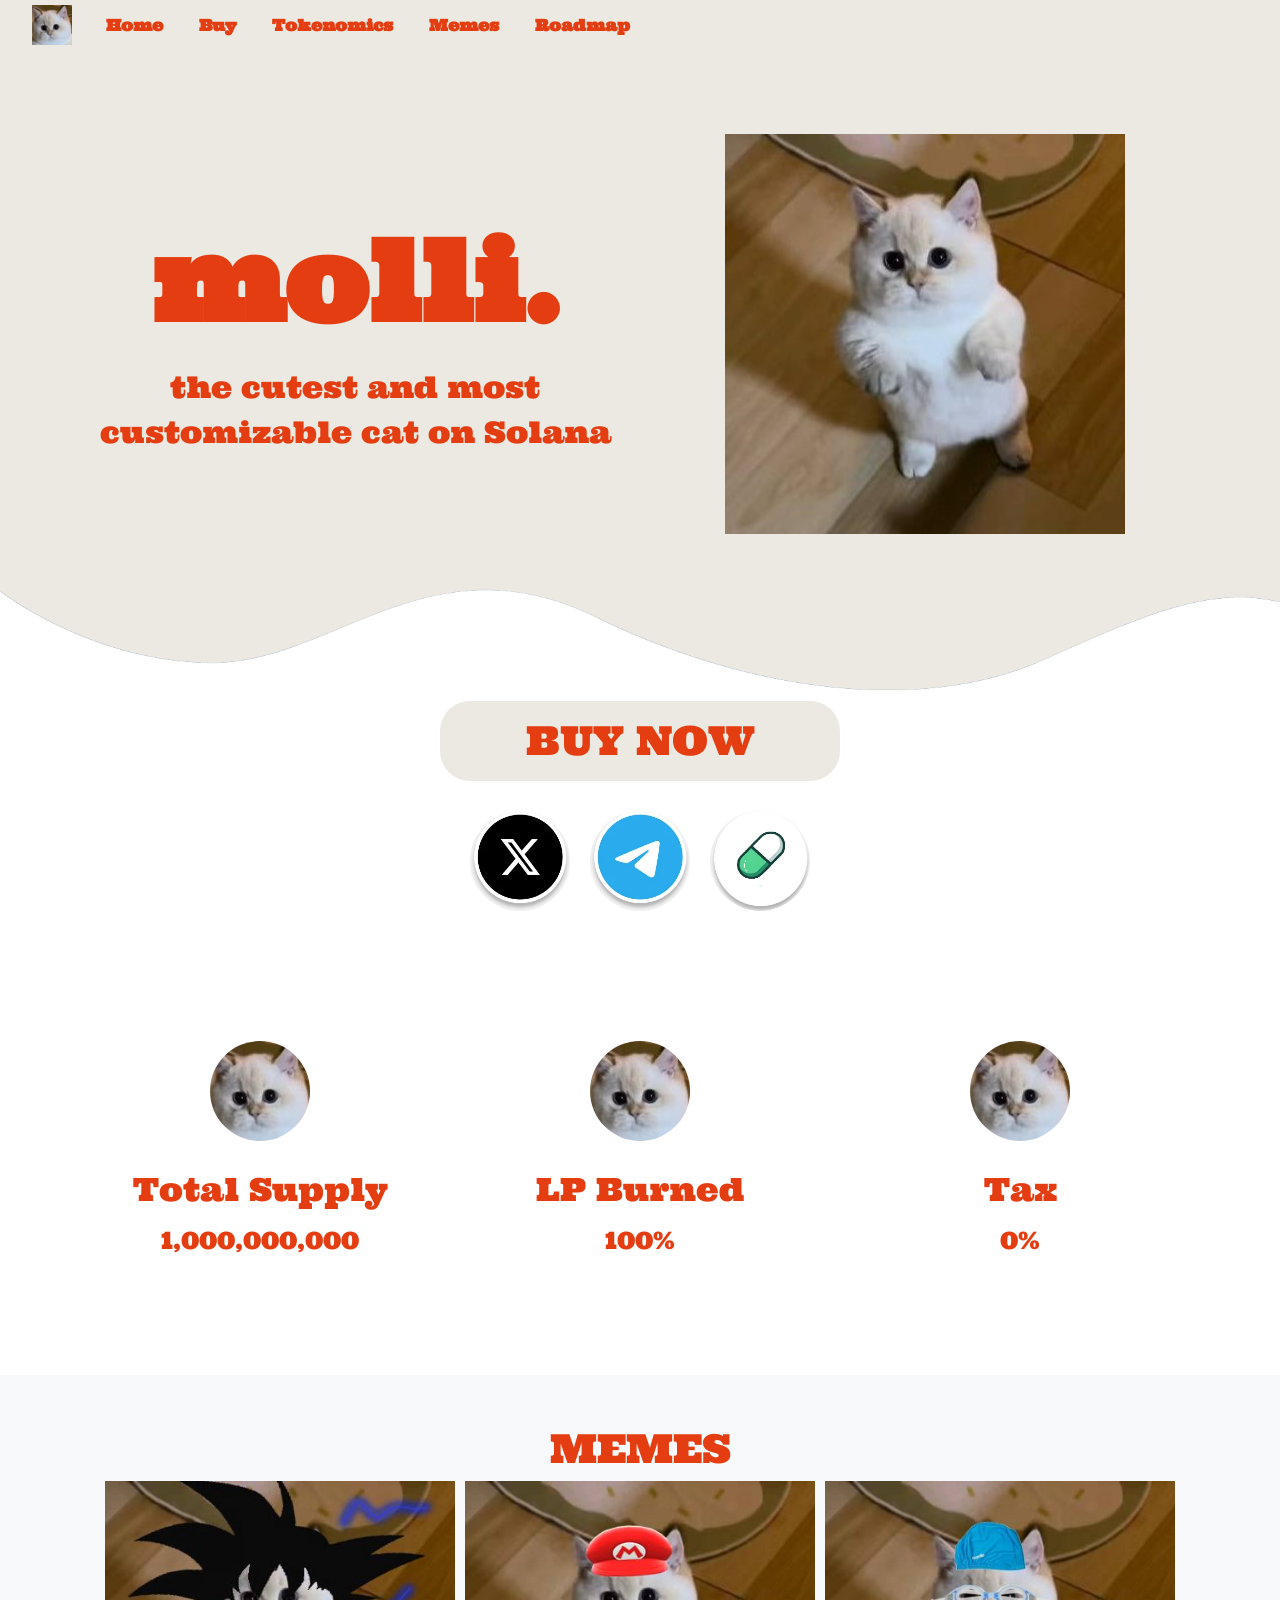
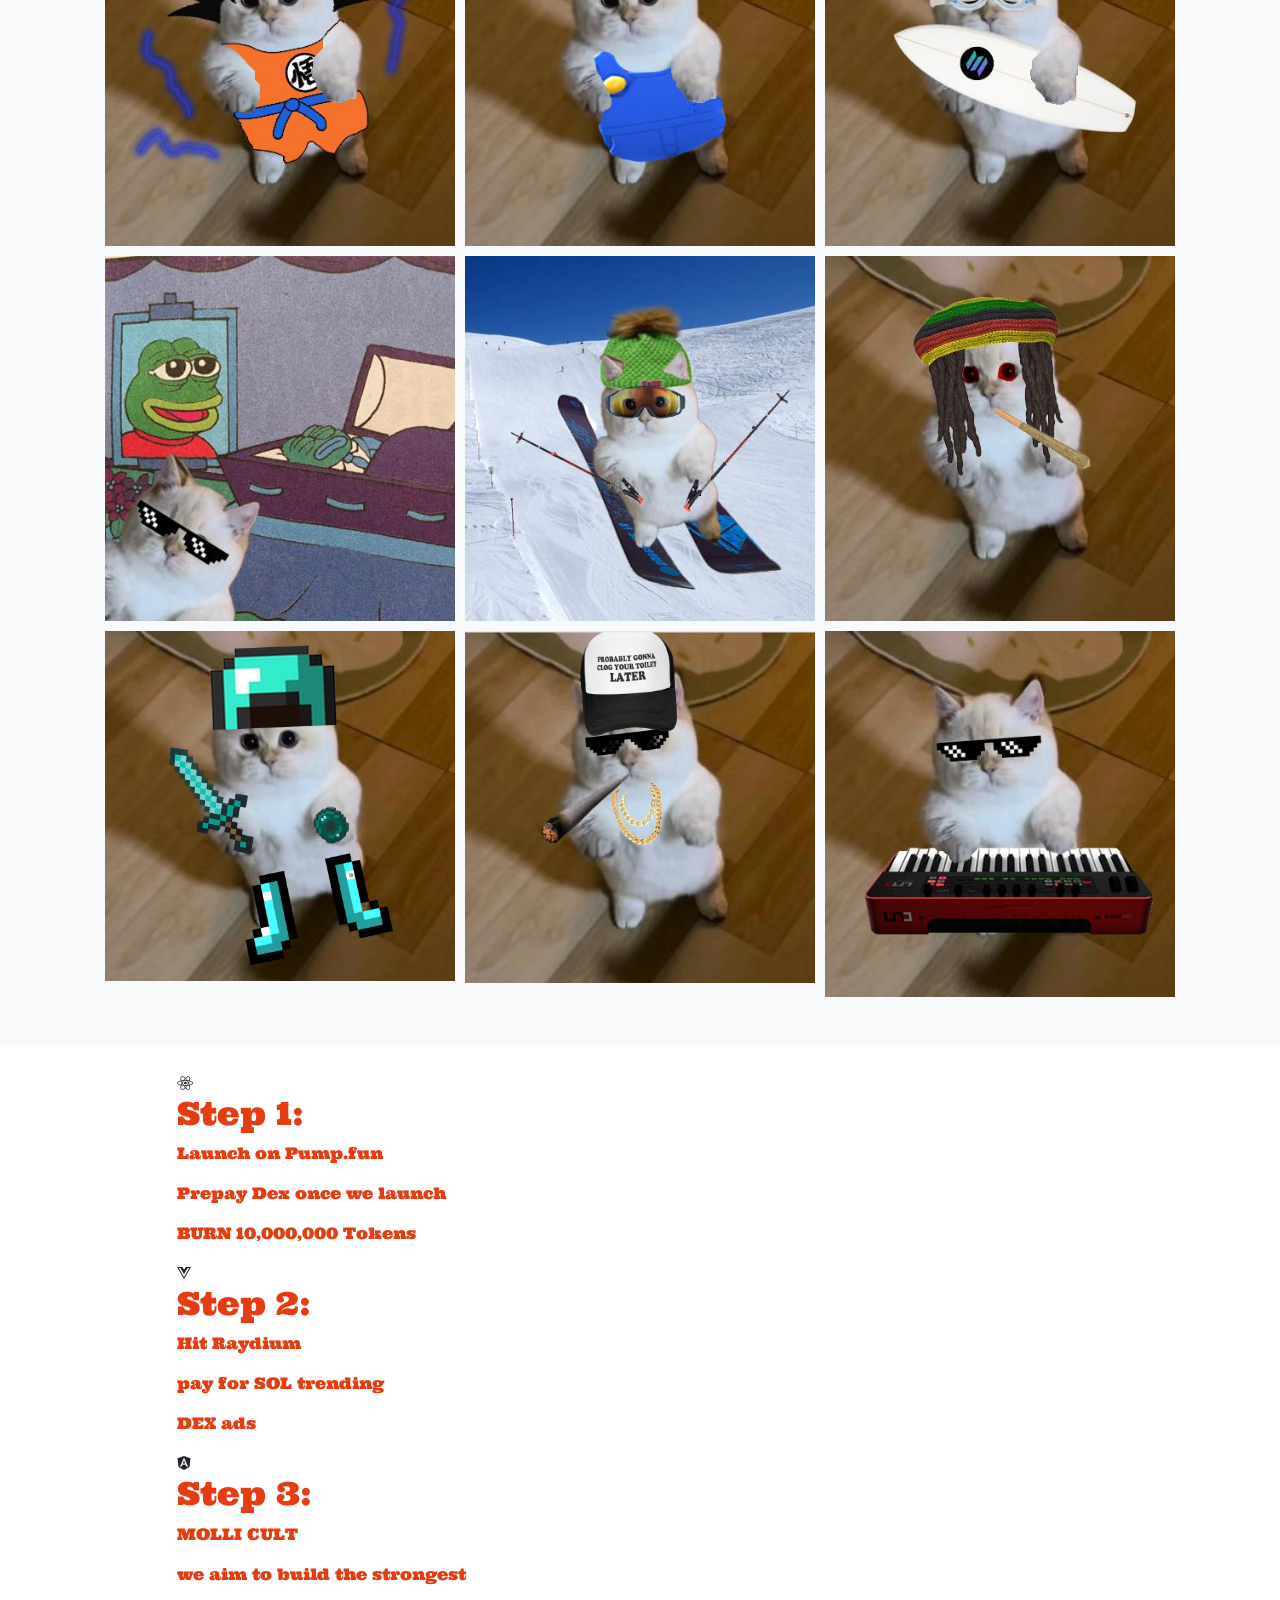
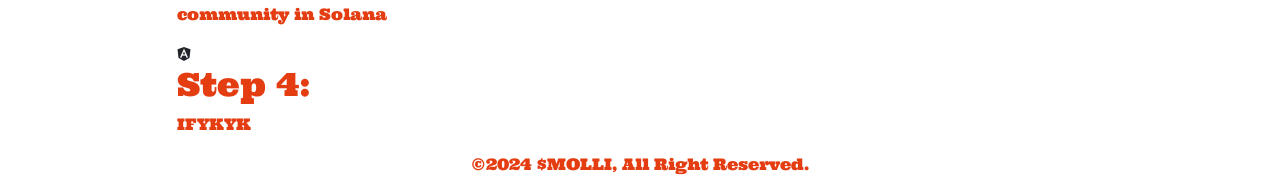
==== commit 0ceb3317: "Update index.html" ====
--- a/index.html
+++ b/index.html
@@ -124,9 +124,9 @@
           <div class="col-md-12 photo-grid-box">
             <div class="photo-grid">
               <div class="photo"><img src="images/gokumolli.jpg" alt="Photo 1" onclick="openLightbox('images/gokumolli.jpg')"></div>
-              <div class="photo"><img src="images/mario molli.jpg" alt="Photo 2" onclick="openLightbox('images/mariomolli.jpg')"></div>
+              <div class="photo"><img src="images/mario molli.jpg" alt="Photo 2" onclick="openLightbox('images/mario molli.jpg')"></div>
               <div class="photo"><img src="images/surfermolli.jpg" alt="Photo 3" onclick="openLightbox('images/surfermolli.jpg')"></div>
-              <div class="photo"><img src="images/pepemolli.jpg" alt="Photo 4" onclick="openLightbox('images/moneybagmolli.jpg')"></div>
+              <div class="photo"><img src="images/pepemolli.jpg" alt="Photo 4" onclick="openLightbox('images/pepemolli.jpg')"></div>
               <div class="photo"><img src="images/skimolli.jpg" alt="Photo 5" onclick="openLightbox('images/skimolli.jpg')"></div>
               <div class="photo"><img src="images/reggaemolli.jpg" alt="Photo 6" onclick="openLightbox('images/reggaemolli.jpg')"></div>
               <div class="photo"><img src="images/minecraftmolli.jpg" alt="Photo 7" onclick="openLightbox('images/minecraftmolli.jpg')"></div>
--- a/styles/stylesheet.css
+++ b/styles/stylesheet.css
@@ -3,11 +3,14 @@
     margin: 0;
     padding: 0;
 }
-body {
-    font-family: 'Poppins', sans-serif;
+body 
+{
     background-color: #ebe9e1; /* Set page background color */
-    color: #e43d12; 
-}
+    color: #e43d12;
+    font-family: "ultra"!important;
+    font-weight: 600;
+}
+
 .text-e43d12 {
     color: #e43d12;
   }
@@ -34,6 +37,7 @@
 
 .navbar-nav li a {
     color:#e43d12 !important;
+    font-family: 'ultra' !important;
     font-weight: 600;
     float: right;
     text-align: left;
@@ -80,12 +84,14 @@
     text-align: center;
     margin: 0 auto; /* Center the title */
     font-size: 7em; /* Adjusted for mobile and computer */
+    font-family: 'ultra' !important;
     font-weight: 600;
     margin-top: 20px; /* Adjusted for mobile */
   }
   
   .banner-text {
     text-align: center; /* Center the banner text */
+    font-family: 'ultra' !important;    
     font-size: 30px; /* Adjusted for mobile and computer */
   }
   
@@ -119,6 +125,21 @@
     align-items: center; /* Center vertically */
     margin-top: 20px; /* Add margin to separate from the text */
     margin-left: auto; /* Align to the right */
+}
+.buy-now-button {
+    display: block;
+    width: 400px;
+    height: 80px;
+    border-radius: 30px;
+    text-align: center;
+    font-size: 40px;
+    margin: 0 auto 20px; /* Centers the button and adds space below */
+    transition: all 0.3s; /* Smooth transition effect */
+
+    /* Hover effect */
+    &:hover {
+        transform: scale(0.9);
+    }
 }
 
 /* Adjust the button styles as needed */
@@ -157,11 +178,14 @@
 {
     padding: 5px;
     margin-top: 25px;
+    font-family: 'ultra' !important;
     font-size: 2em;
 }
 .tokenomics p
 {
-    font-size: 2em;
+    font-family: 'ultra' !important;
+    font-weight: 200;
+    font-size: 1.5em;
 }
 /* roadmap */
 *
@@ -177,7 +201,8 @@
 
 .roadmap-text 
 {
-    font-size: 1.8em; /* Adjust the size as needed */
+    font-family: 'ultra' !important;
+    font-size: 1em; /* Adjust the size as needed */
 }
 /* memes section */
 #memes {
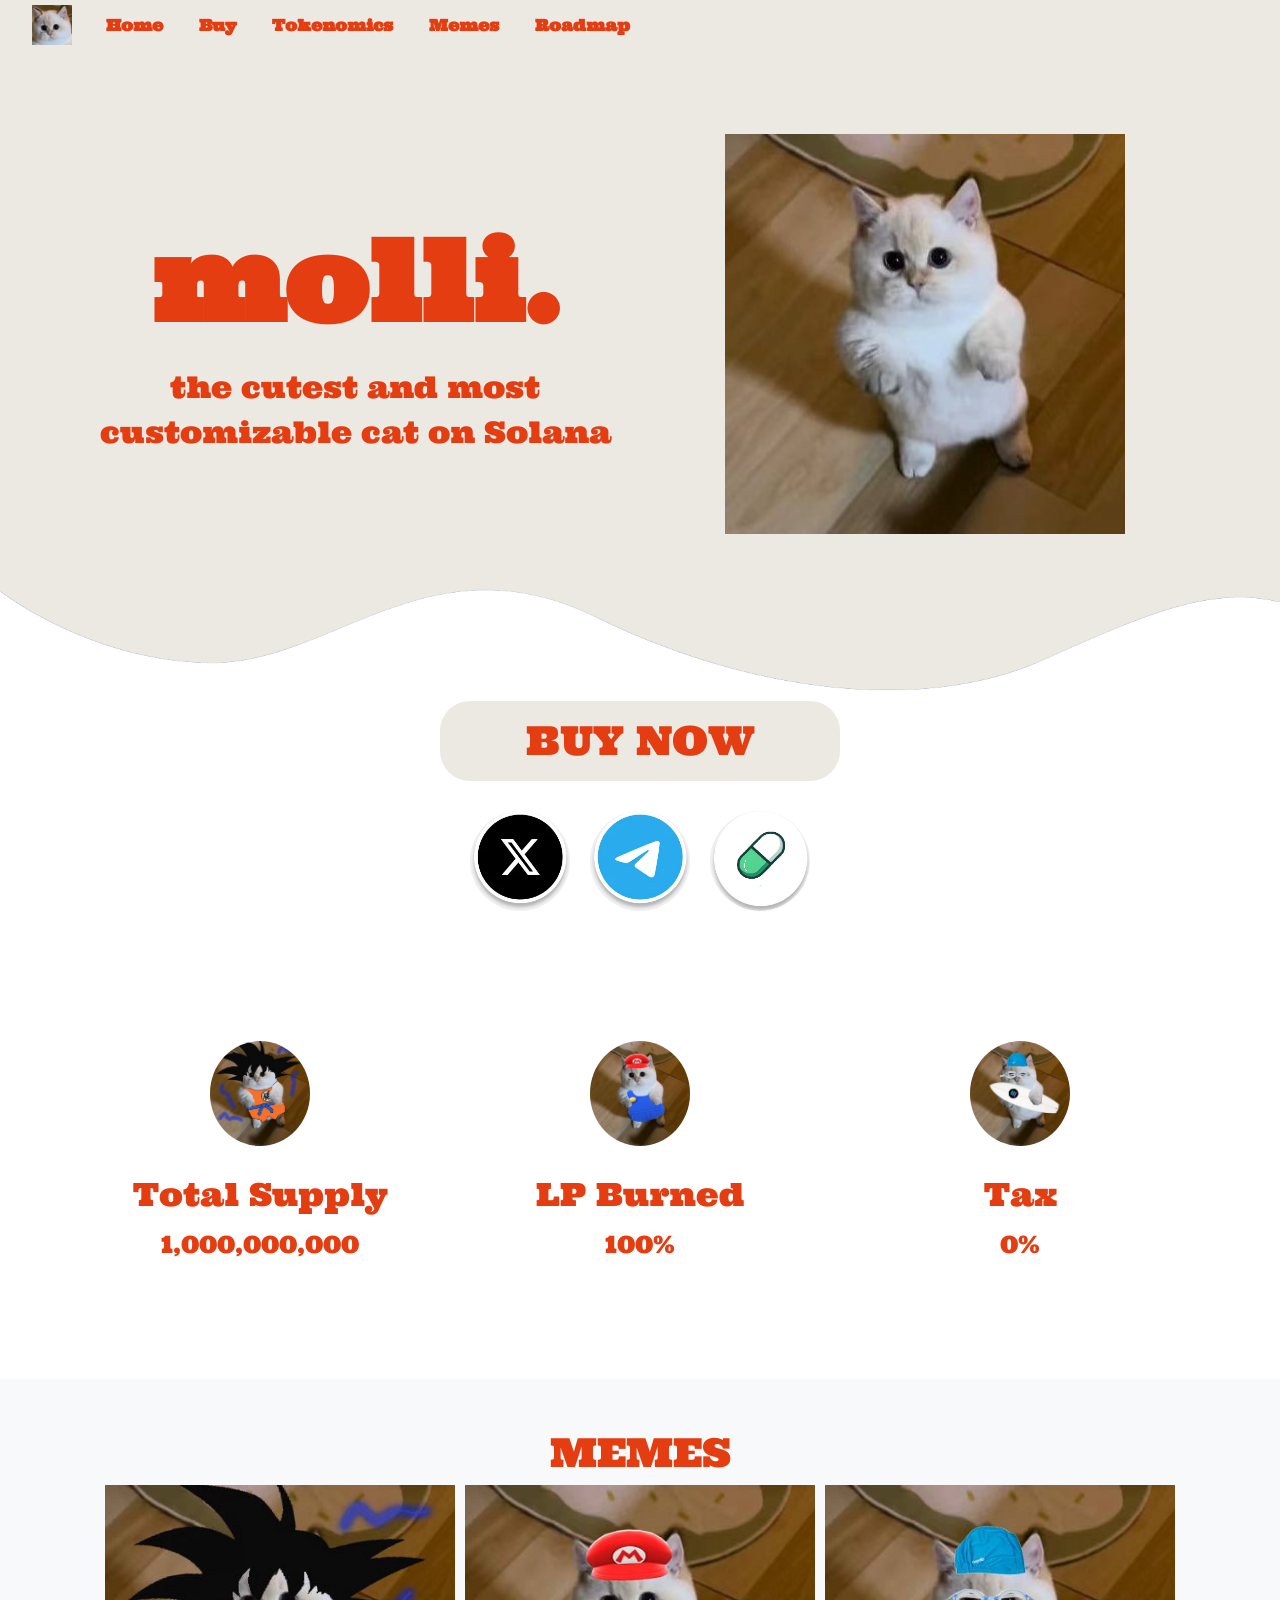
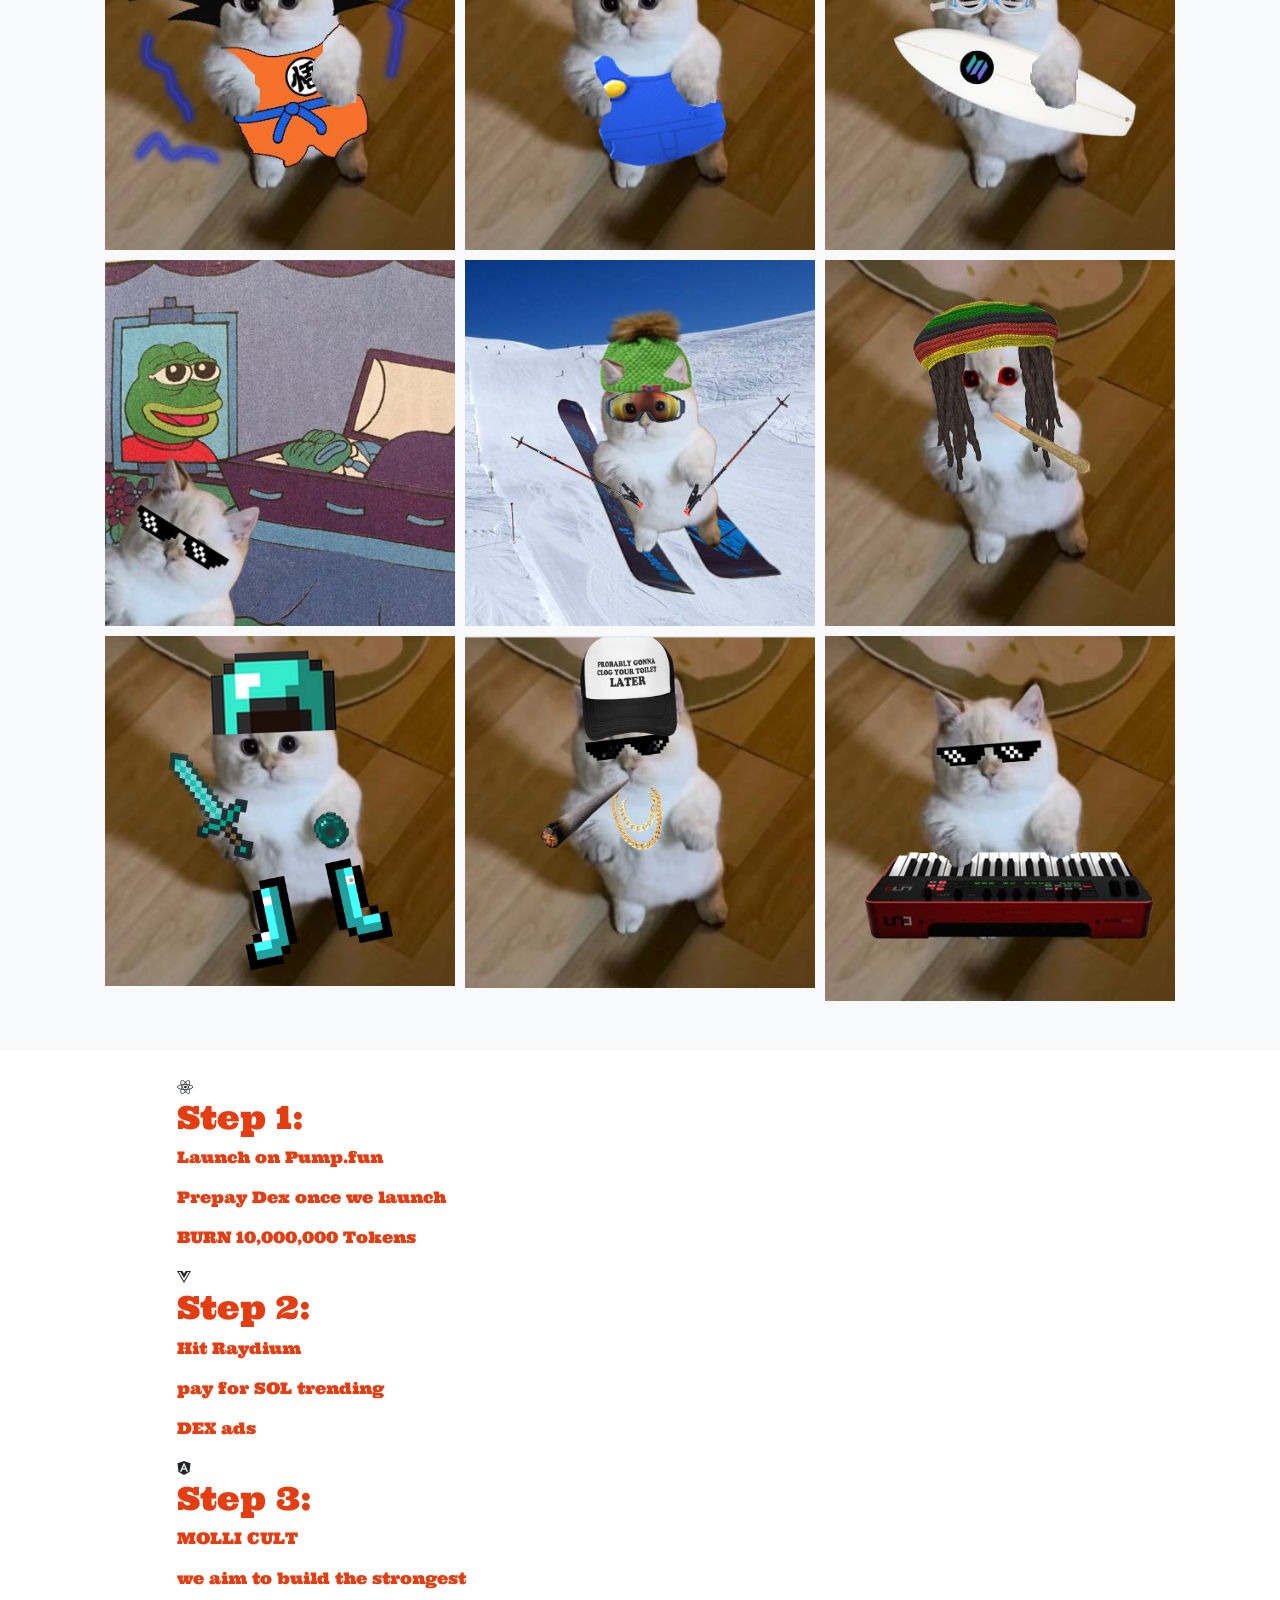
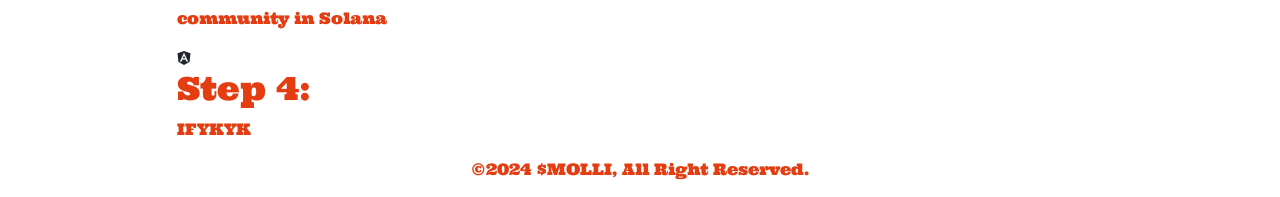
==== commit de263f49: "Update index.html" ====
--- a/index.html
+++ b/index.html
@@ -98,17 +98,17 @@
       <div class="container">
         <div class="row text-center">
         <div class="col-md-4 tokenomics">
-          <img src="images/molli zoomed in(1).jpeg" class="tokenomics-img">
+          <img src="images/gokumolli.jpg" class="tokenomics-img">
           <h4 class="text-e43d12">Total Supply</h4>
           <p class="text-e43d12">1,000,000,000</p>
         </div>
         <div class="col-md-4 tokenomics">
-          <img src="images/molli zoomed in(1).jpeg" class="tokenomics-img">
+          <img src="images/mario molli.jpg" class="tokenomics-img">
           <h4 class="text-e43d12">LP Burned</h4>
           <p class="text-e43d12">100%</p>
         </div>
         <div class="col-md-4 tokenomics">
-          <img src="images/molli zoomed in(1).jpeg" class="tokenomics-img">
+          <img src="images/surfermolli.jpg" class="tokenomics-img">
           <h4 class="text-e43d12">Tax</h4>
           <p class="text-e43d12">0%</p>
         </div>
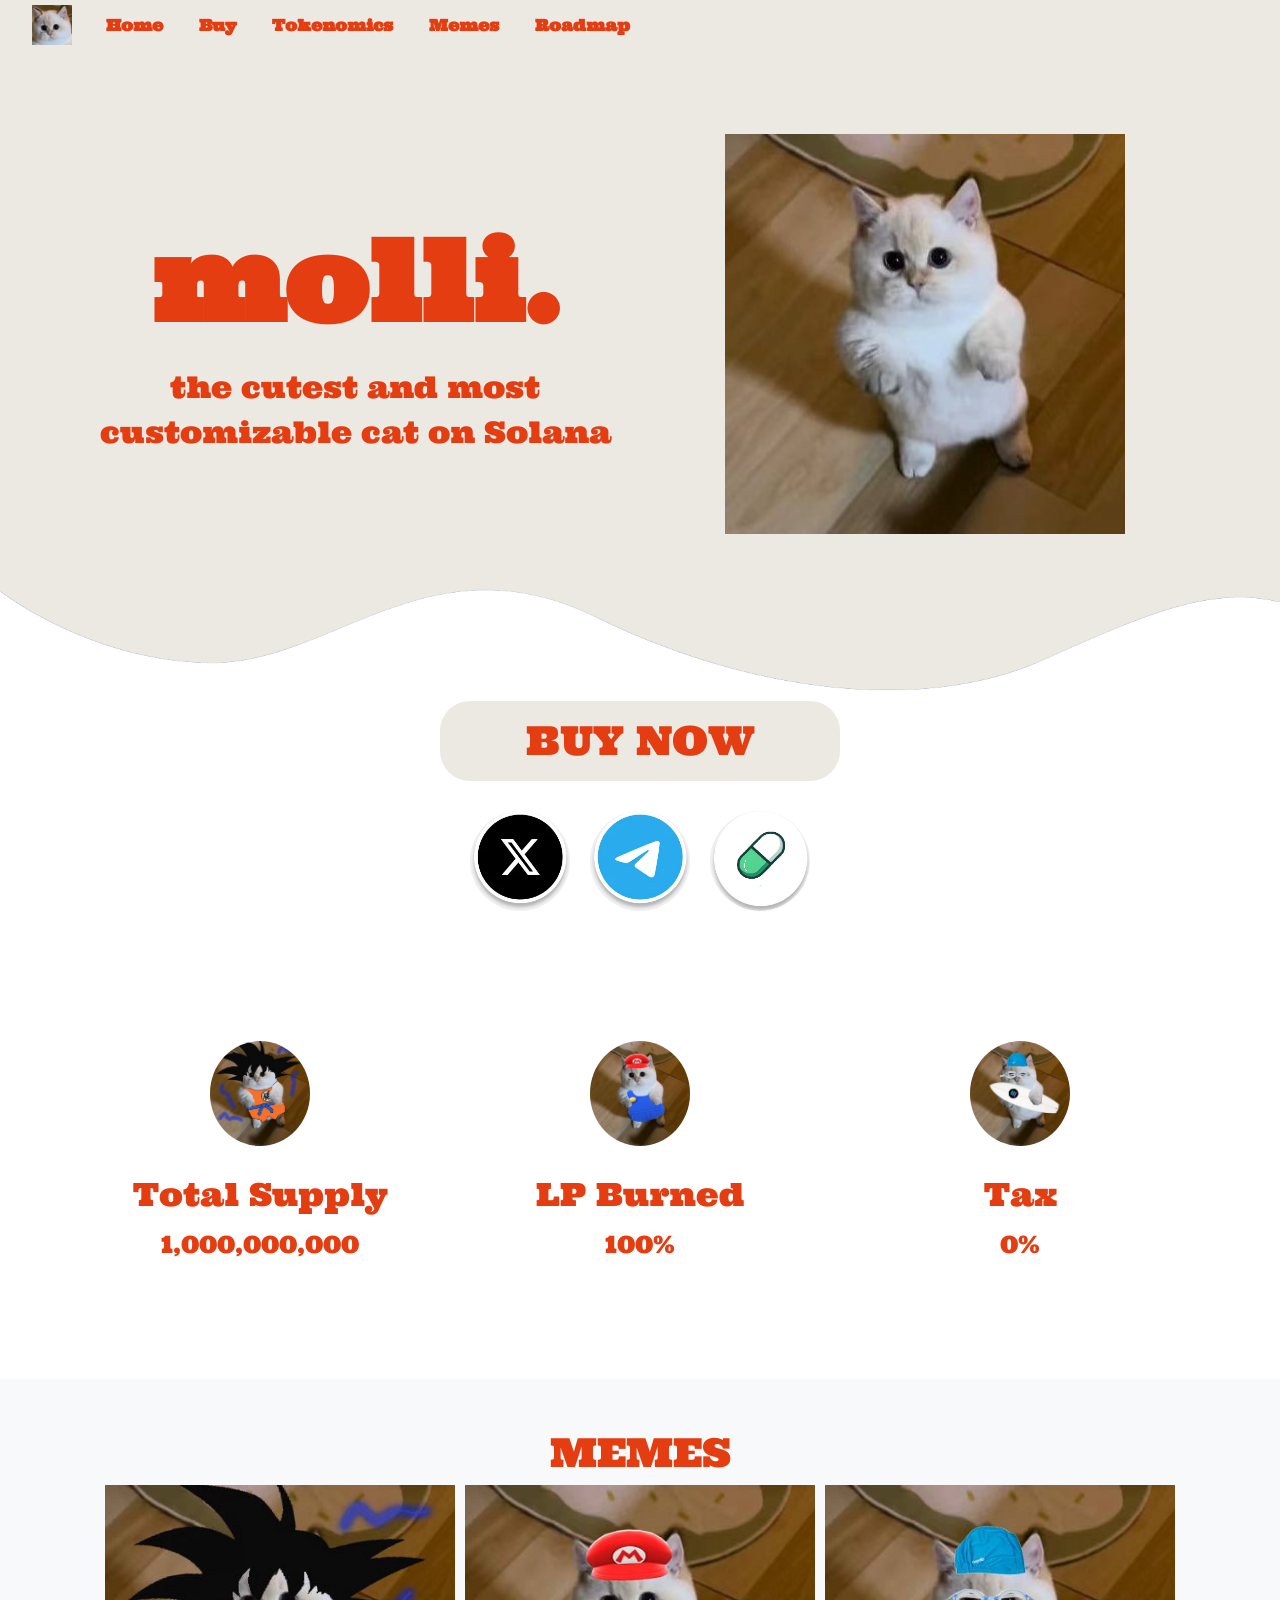
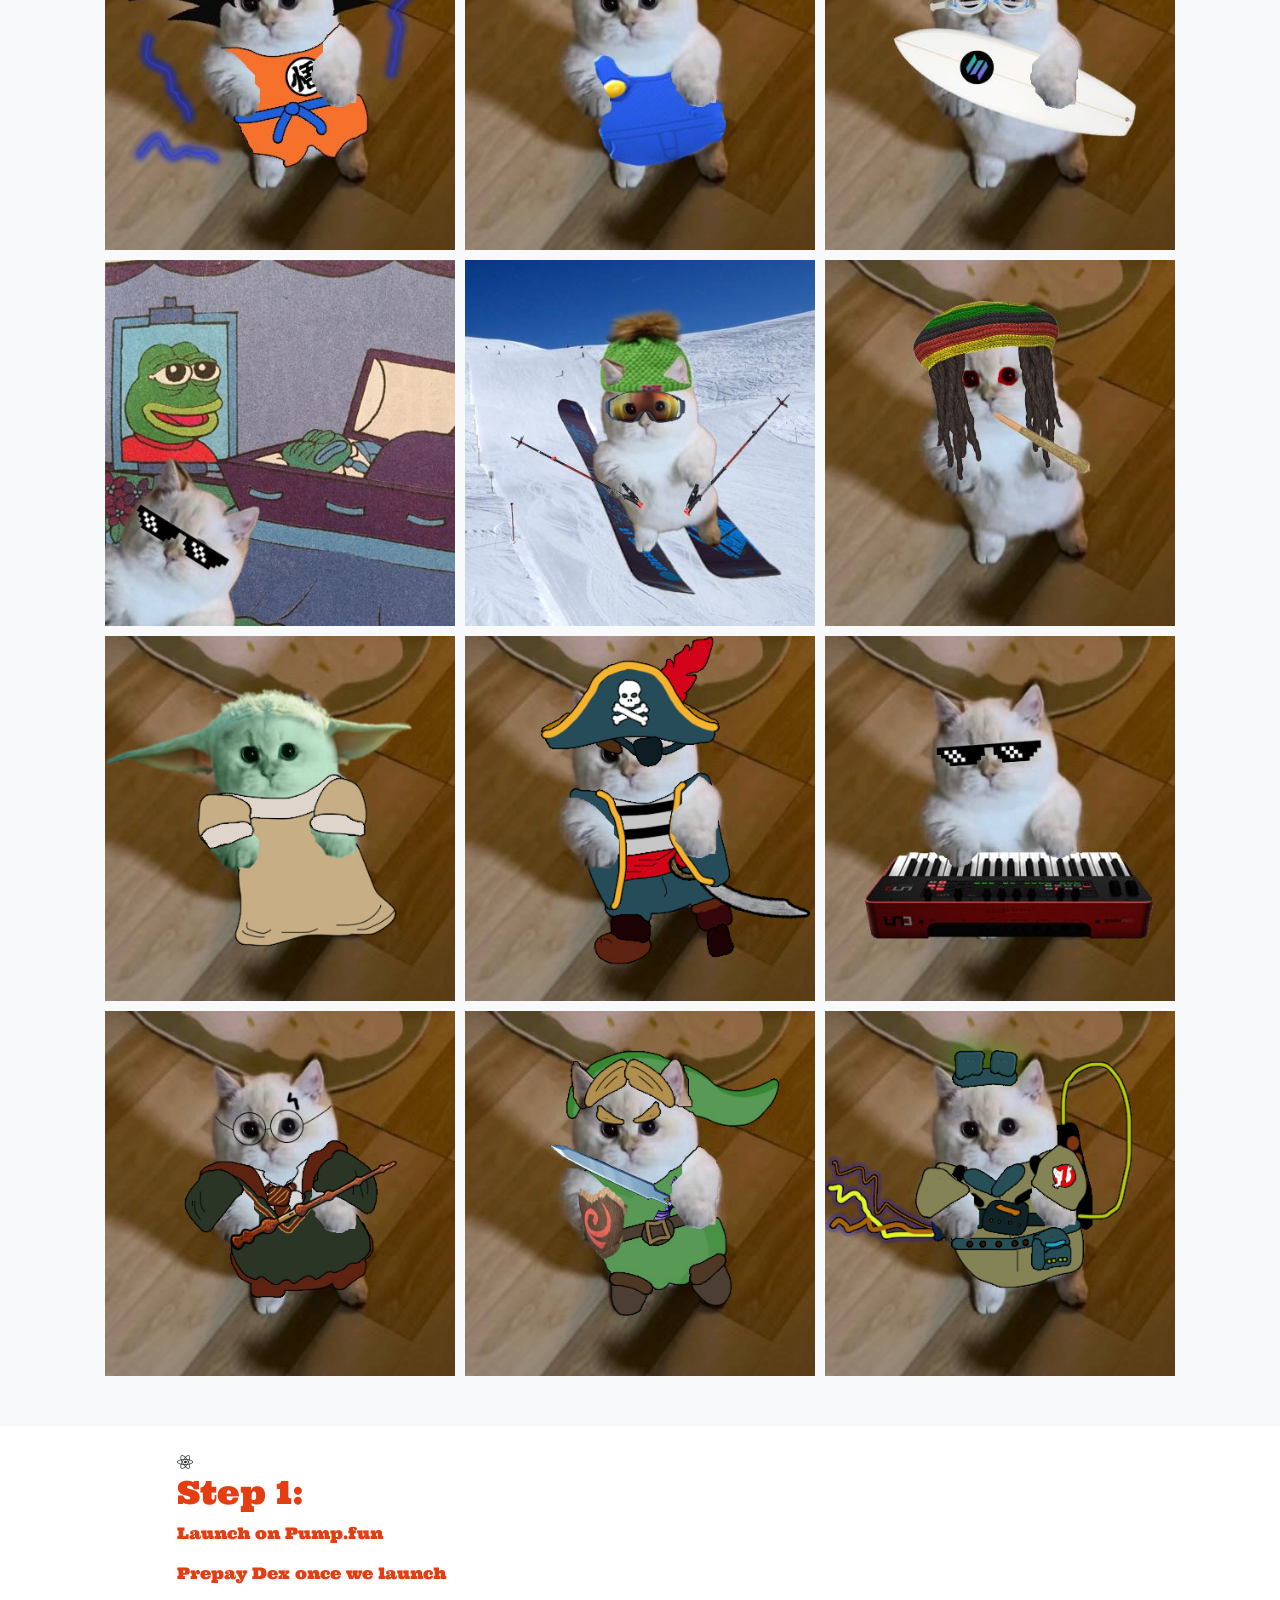
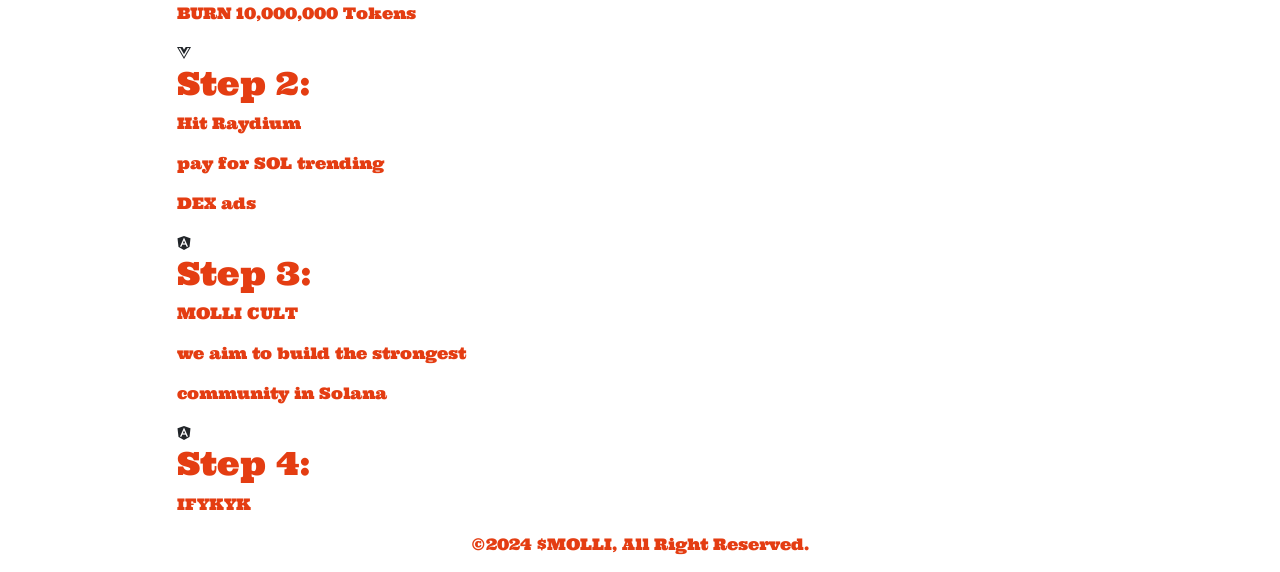
==== commit 67d8963f: "Update index.html" ====
--- a/index.html
+++ b/index.html
@@ -1,204 +1,217 @@
-<!doctype html>
-<html lang="en">
-  <head>
-    <meta charset="utf-8">
-    <meta name="viewport" content="width=device-width, initial-scale=1">
-    <title>$molli</title>
-    <style>
-    </style>
-    <link rel="stylesheet" href="styles/stylesheet.css">
-    <link rel="stylesheet" href="https://cdn.jsdelivr.net/npm/bootstrap@5.3.3/dist/css/bootstrap.min.css" integrity="sha384-QWTKZyjpPEjISv5WaRU9OFeRpok6YctnYmDr5pNlyT2bRjXh0JMhjY6hW+ALEwIH" crossorigin="anonymous">
-    <link rel='stylesheet' href='https://demo.themesberg.com/pixel-pro/css/pixel.css'>
-    <script src="https://cdn.jsdelivr.net/npm/@popperjs/core@2.11.8/dist/umd/popper.min.js" integrity="sha384-I7E8VVD/ismYTF4hNIPjVp/Zjvgyol6VFvRkX/vR+Vc4jQkC+hVqc2pM8ODewa9r" crossorigin="anonymous"></script>
-    <script src="https://cdn.jsdelivr.net/npm/bootstrap@5.3.3/dist/js/bootstrap.min.js" integrity="sha384-0pUGZvbkm6XF6gxjEnlmuGrJXVbNuzT9qBBavbLwCsOGabYfZo0T0to5eqruptLy" crossorigin="anonymous"></script>
-    <link rel="stylesheet" href="https://cdnjs.cloudflare.com/ajax/libs/font-awesome/6.4.2/css/all.min.css" integrity="sha384-oL2HQ5mYaP2lKNyJl67VPp2FLZ0Cn+mf7kqElkDScvIiwx5JfP0BLrB6Z1s5gF7X" crossorigin="anonymous">
-    <link rel="stylesheet" href="https://cdn.jsdelivr.net/npm/bootstrap@5.3.3/dist/css/bootstrap.min.css" integrity="sha384-QWTKZyjpPEjISv5WaRU9OFeRpok6YctnYmDr5pNlyT2bRjXh0JMhjY6hW+ALEwIH" crossorigin="anonymous">
-    <link rel="preconnect" href="https://fonts.googleapis.com">
-    <link rel="preconnect" href="https://fonts.gstatic.com" crossorigin>
-    <link href="https://fonts.googleapis.com/css2?family=Ultra&display=swap" rel="stylesheet">
-    <script src="https://cdn.jsdelivr.net/npm/bootstrap@5.3.3/dist/js/bootstrap.bundle.min.js" integrity="sha384-YvpcrYf0tY3lHB60NNkmXc5s9fDVZLESaAA55NDzOxhy9GkcIdslK1eN7N6jIeHz" crossorigin="anonymous"></script>
-  </head>
-  <body>
-    <!-- navigation bar -->
-    <section id="nav-bar">
-      <nav class="navbar navbar-expand-lg bg-body-tertiary">
-        <div class="container-fluid">
-          <a class="navbar-brand" href="#">
-            <img src="images/molli zoomed in(1).jpeg" class="img-fluid" alt="Logo">
-          </a>
-          <button class="navbar-toggler" type="button" data-bs-toggle="collapse" data-bs-target="#navbarNav" aria-controls="navbarNav" aria-expanded="false" aria-label="Toggle navigation">
-            <!-- Hamburger icon -->
-            <span class="navbar-toggler-icon"></span>
-          </button>
-          
-          <div class="collapse navbar-collapse" id="navbarNav">
-            <ul class="navbar-nav ml-auto">
-              <li class="nav-item">
-                <a class="nav-link" href="#top">Home</a>
-              </li>
-              <li class="nav-item">
-                <a class="nav-link" href="#buy">Buy</a>
-              </li>
-              <li class="nav-item">
-                <a class="nav-link" href="#tokenomics">Tokenomics</a>
-              </li>
-              <li class="nav-item">
-                <a class="nav-link" href="#memes">Memes</a>
-              </li>
-              <li class="nav-item">
-                <a class="nav-link" href="#roadmap">Roadmap</a>
-              </li>
-            </ul>
-          </div>
-        </div>
-      </nav>
-      
+  <!doctype html>
+  <html lang="en">
+    <head>
+      <meta charset="utf-8">
+      <meta name="viewport" content="width=device-width, initial-scale=1">
+      <title>$molli</title>
+      <style>
+      </style>
+      <link rel="stylesheet" href="styles/stylesheet.css">
+      <link rel="stylesheet" href="https://cdn.jsdelivr.net/npm/bootstrap@5.3.3/dist/css/bootstrap.min.css" integrity="sha384-QWTKZyjpPEjISv5WaRU9OFeRpok6YctnYmDr5pNlyT2bRjXh0JMhjY6hW+ALEwIH" crossorigin="anonymous">
+      <link rel='stylesheet' href='https://demo.themesberg.com/pixel-pro/css/pixel.css'>
+      <script src="https://cdn.jsdelivr.net/npm/@popperjs/core@2.11.8/dist/umd/popper.min.js" integrity="sha384-I7E8VVD/ismYTF4hNIPjVp/Zjvgyol6VFvRkX/vR+Vc4jQkC+hVqc2pM8ODewa9r" crossorigin="anonymous"></script>
+      <script src="https://cdn.jsdelivr.net/npm/bootstrap@5.3.3/dist/js/bootstrap.min.js" integrity="sha384-0pUGZvbkm6XF6gxjEnlmuGrJXVbNuzT9qBBavbLwCsOGabYfZo0T0to5eqruptLy" crossorigin="anonymous"></script>
+      <link rel="stylesheet" href="https://cdnjs.cloudflare.com/ajax/libs/font-awesome/6.4.2/css/all.min.css" integrity="sha384-oL2HQ5mYaP2lKNyJl67VPp2FLZ0Cn+mf7kqElkDScvIiwx5JfP0BLrB6Z1s5gF7X" crossorigin="anonymous">
+      <link rel="stylesheet" href="https://cdn.jsdelivr.net/npm/bootstrap@5.3.3/dist/css/bootstrap.min.css" integrity="sha384-QWTKZyjpPEjISv5WaRU9OFeRpok6YctnYmDr5pNlyT2bRjXh0JMhjY6hW+ALEwIH" crossorigin="anonymous">
+      <link rel="preconnect" href="https://fonts.googleapis.com">
+      <link rel="preconnect" href="https://fonts.gstatic.com" crossorigin>
+      <link href="https://fonts.googleapis.com/css2?family=Ultra&display=swap" rel="stylesheet">
+      <script src="https://cdn.jsdelivr.net/npm/bootstrap@5.3.3/dist/js/bootstrap.bundle.min.js" integrity="sha384-YvpcrYf0tY3lHB60NNkmXc5s9fDVZLESaAA55NDzOxhy9GkcIdslK1eN7N6jIeHz" crossorigin="anonymous"></script>
+    </head>
+    <body>
+      <!-- navigation bar -->
+      <section id="nav-bar">
+        <nav class="navbar navbar-expand-lg bg-body-tertiary">
+          <div class="container-fluid">
+            <a class="navbar-brand" href="#">
+              <img src="images/molli zoomed in(1).jpeg" class="img-fluid" alt="Logo">
+            </a>
+            <button class="navbar-toggler" type="button" data-bs-toggle="collapse" data-bs-target="#navbarNav" aria-controls="navbarNav" aria-expanded="false" aria-label="Toggle navigation">
+              <!-- Hamburger icon -->
+              <span class="navbar-toggler-icon"></span>
+            </button>
+            
+            <div class="collapse navbar-collapse" id="navbarNav">
+              <ul class="navbar-nav ml-auto">
+                <li class="nav-item">
+                  <a class="nav-link" href="#top">Home</a>
+                </li>
+                <li class="nav-item">
+                  <a class="nav-link" href="#buy">Buy</a>
+                </li>
+                <li class="nav-item">
+                  <a class="nav-link" href="#tokenomics">Tokenomics</a>
+                </li>
+                <li class="nav-item">
+                  <a class="nav-link" href="#memes">Memes</a>
+                </li>
+                <li class="nav-item">
+                  <a class="nav-link" href="#roadmap">Roadmap</a>
+                </li>
+              </ul>
+            </div>
+          </div>
+        </nav>
+        
+      </section>
+      <!-- banner section -->
+      <section id="banner">
+        <div class="container">
+          <div class="row align-items-center">
+            <div class="col-md-6">
+              <p class="promo-title">molli.</p>
+              <p class= "banner-text" >the cutest and most customizable cat on Solana</p>
+            </div>
+            <div class="col-md-6 text-center">
+              <img 
+                src="images/molli400.jpeg" 
+                class="img-fluid molli-image" 
+                alt="$MOLLI Image">
+            </div>
+          </div>
+        </div>
+
+        <img src="online/wave1.png" class="bottom-img">
+      </section>
+
+      <section id="buy">
+        <div>
+          <button class="buy-now-button" onclick="window.open('https://www.google.com', '_blank')" style="background-color: #ebe9e1; color: #e43d12;">BUY NOW</button>
+        </div>
+      </section>
+      <section id="links">
+        <div class="button-container">
+
+        <button class="circle-button" onclick="window.open('https://x.com/mollisolana', '_blank')">
+            <img src="images/IconX.webp" alt="Twitter">
+        </button>
+        <button class="circle-button" onclick="window.open('https://t.me/mollionsolami', '_blank')">
+            <img src="images/iconTg.webp" alt="Telegram">
+        </button>
+        <button class="circle-button" onclick="window.open('https://www.google.com', '_blank')">
+            <img src="images/iconPF.png" alt="Pump.fun">
+        </div>
     </section>
-    <!-- banner section -->
-    <section id="banner">
-      <div class="container">
-        <div class="row align-items-center">
-          <div class="col-md-6">
-            <p class="promo-title">molli.</p>
-            <p class= "banner-text" >the cutest and most customizable cat on Solana</p>
-          </div>
-          <div class="col-md-6 text-center">
-            <img 
-              src="images/molli400.jpeg" 
-              class="img-fluid molli-image" 
-              alt="$MOLLI Image">
-          </div>
-        </div>
-      </div>
-
-      <img src="online/wave1.png" class="bottom-img">
-    </section>
-
-    <section id="buy">
-      <div>
-        <button class="buy-now-button" onclick="window.open('https://www.google.com', '_blank')" style="background-color: #ebe9e1; color: #e43d12;">BUY NOW</button>
-      </div>
-    </section>
-    <section id="links">
-      <div class="button-container">
-
-       <button class="circle-button" onclick="window.open('https://x.com/mollisolana', '_blank')">
-          <img src="images/IconX.webp" alt="Twitter">
-       </button>
-       <button class="circle-button" onclick="window.open('https://t.me/mollionsolami', '_blank')">
-          <img src="images/iconTg.webp" alt="Telegram">
-       </button>
-       <button class="circle-button" onclick="window.open('https://www.google.com', '_blank')">
-          <img src="images/iconPF.png" alt="Pump.fun">
-      </div>
-  </section>
-    <!-- tokenomics -->
-
-    <section id="tokenomics">
-      <div class="container">
-        <div class="row text-center">
-        <div class="col-md-4 tokenomics">
-          <img src="images/gokumolli.jpg" class="tokenomics-img">
-          <h4 class="text-e43d12">Total Supply</h4>
-          <p class="text-e43d12">1,000,000,000</p>
-        </div>
-        <div class="col-md-4 tokenomics">
-          <img src="images/mario molli.jpg" class="tokenomics-img">
-          <h4 class="text-e43d12">LP Burned</h4>
-          <p class="text-e43d12">100%</p>
-        </div>
-        <div class="col-md-4 tokenomics">
-          <img src="images/surfermolli.jpg" class="tokenomics-img">
-          <h4 class="text-e43d12">Tax</h4>
-          <p class="text-e43d12">0%</p>
-        </div>
-        </div>
-      </div>
-    </section>
-
-    <!-- Memes -->
-    <section id="memes">
-      <div class="container text-center">
-        <h1 class="title text-e43d12">MEMES</h1>
-        <div class="row">
-          <div class="col-md-12 photo-grid-box">
-            <div class="photo-grid">
-              <div class="photo"><img src="images/gokumolli.jpg" alt="Photo 1" onclick="openLightbox('images/gokumolli.jpg')"></div>
-              <div class="photo"><img src="images/mario molli.jpg" alt="Photo 2" onclick="openLightbox('images/mario molli.jpg')"></div>
-              <div class="photo"><img src="images/surfermolli.jpg" alt="Photo 3" onclick="openLightbox('images/surfermolli.jpg')"></div>
-              <div class="photo"><img src="images/pepemolli.jpg" alt="Photo 4" onclick="openLightbox('images/pepemolli.jpg')"></div>
-              <div class="photo"><img src="images/skimolli.jpg" alt="Photo 5" onclick="openLightbox('images/skimolli.jpg')"></div>
-              <div class="photo"><img src="images/reggaemolli.jpg" alt="Photo 6" onclick="openLightbox('images/reggaemolli.jpg')"></div>
-              <div class="photo"><img src="images/minecraftmolli.jpg" alt="Photo 7" onclick="openLightbox('images/minecraftmolli.jpg')"></div>
-              <div class="photo"><img src="images/Ciggy molli.png" alt="Photo 8" onclick="openLightbox('images/Ciggy molli.png')"></div>
-              <div class="photo"><img src="images/keyboardmolli.jpg" alt="Photo 9" onclick="openLightbox('images/keyboardmolli.jpg')"></div>
-            </div>
-            <div id="lightbox" class="lightbox" onclick="closeLightbox()">
-              <span class="close">&times;</span>
-              <img class="lightbox-content" id="lightbox-img">
-          <!-- </div>
-            <a href="molligenerator.html">molli generator</a>
-          </div> -->
-        </div>
-      </div>
-    </section>
-
-        <!-- roadmap -->
-        <section id="roadmap">
-          <div class="container">
-            <div class="row mt-4">
-              <div class="col-md-10 mx-auto">
-                 <!-- Timeline -->
-                 <div class="timeline timeline-one">
-                    <!-- Timeline Item 1 -->
-                    <div class="timeline-item">
-                       <span class="icon icon-info icon-lg"><i class="fab fa-react"></i></span>
-                       <h5 class="roadmap-header text-e43d12">Step 1:</h5>
-                       <p class="roadmap-text text-e43d12">Launch on Pump.fun</p>
-                       <p class="roadmap-text text-e43d12">Prepay Dex once we launch</p>
-                       <p class="roadmap-text text-e43d12">BURN 10,000,000 Tokens</p>
-                     </div>
-                     <div class="timeline-item">
-                       <span class="icon icon-secondary"><i class="fab fa-vuejs"></i></span>
-                       <h5 class="roadmap-header text-e43d12">Step 2:</h5>
-                       <p class="roadmap-text text-e43d12">Hit Raydium</p>
-                       <p class="roadmap-text text-e43d12">pay for SOL trending</p>
-                       <p class="roadmap-text text-e43d12">DEX ads</p>
-                     </div>
-                     <div class="timeline-item">
-                       <span class="icon icon-danger"><i class="fab fa-angular"></i></span>
-                       <h5 class="roadmap-header text-e43d12">Step 3:</h5>
-                       <p class="roadmap-text text-e43d12">MOLLI CULT</p>
-                        <p class="roadmap-text text-e43d12">we aim to build the strongest </p>
-                        <p class="roadmap-text text-e43d12"> community in Solana</p>
-                     </div>
-                     <div class="timeline-item">
-                       <span class="icon icon-danger"><i class="fab fa-angular"></i></span>
-                       <h5 class="roadmap-header text-e43d12">Step 4:</h5>
-                       <p class="roadmap-text text-e43d12">IFYKYK</p>
-                   </div>
-                 </div>
-          </div>
-        </section>
-    <!-- FOOTER -->
-    <section id="footer">
-      <div class="container">
-        <div class="row justify-content-center align-items-center">
-          <div class="col-md-6 text-center">
-            <p class="text-e43d12">©2024 $MOLLI, All Right Reserved.</p>
-          </div>
-        </div>
-      </div>
-    </section>
-    <script src="https://cdn.jsdelivr.net/npm/bootstrap@5.3.3/dist/js/bootstrap.bundle.min.js" integrity="sha384-YvpcrYf0tY3lHB60NNkmXc5s9fDVZLESaAA55NDzOxhy9GkcIdslK1eN7N6jIeHz" crossorigin="anonymous"></script>
-    <script>
-      document.addEventListener("DOMContentLoaded", function() {
-        var navLinks = document.querySelectorAll('.nav-link');
-        var navbarCollapse = document.getElementById('navbarNav');
-    
-        navLinks.forEach(function(navLink) {
-          navLink.addEventListener('click', function() {
-            if (window.innerWidth < 992) { // Adjust the breakpoint if needed
+      <!-- tokenomics -->
+
+      <section id="tokenomics">
+        <div class="container">
+          <div class="row text-center">
+          <div class="col-md-4 tokenomics">
+            <img src="images/gokumolli.jpg" class="tokenomics-img">
+            <h4 class="text-e43d12">Total Supply</h4>
+            <p class="text-e43d12">1,000,000,000</p>
+          </div>
+          <div class="col-md-4 tokenomics">
+            <img src="images/mario molli.jpg" class="tokenomics-img">
+            <h4 class="text-e43d12">LP Burned</h4>
+            <p class="text-e43d12">100%</p>
+          </div>
+          <div class="col-md-4 tokenomics">
+            <img src="images/surfermolli.jpg" class="tokenomics-img">
+            <h4 class="text-e43d12">Tax</h4>
+            <p class="text-e43d12">0%</p>
+          </div>
+          </div>
+        </div>
+      </section>
+
+      <!-- Memes -->
+      <section id="memes">
+        <div class="container text-center">
+          <h1 class="title text-e43d12">MEMES</h1>
+          <div class="row">
+            <div class="col-md-12 photo-grid-box">
+              <div class="photo-grid">
+                <div class="photo"><img src="images/gokumolli.jpg" alt="Photo 1" onclick="openLightbox('images/gokumolli.jpg')"></div>
+                <div class="photo"><img src="images/mario molli.jpg" alt="Photo 2" onclick="openLightbox('images/mario molli.jpg')"></div>
+                <div class="photo"><img src="images/surfermolli.jpg" alt="Photo 3" onclick="openLightbox('images/surfermolli.jpg')"></div>
+                <div class="photo"><img src="images/pepemolli.jpg" alt="Photo 4" onclick="openLightbox('images/pepemolli.jpg')"></div>
+                <div class="photo"><img src="images/skimolli.jpg" alt="Photo 5" onclick="openLightbox('images/skimolli.jpg')"></div>
+                <div class="photo"><img src="images/reggaemolli.jpg" alt="Photo 6" onclick="openLightbox('images/reggaemolli.jpg')"></div>
+                <div class="photo"><img src="images/grogu.jpg" alt="Photo 7" onclick="openLightbox('images/grogu.jpg')"></div>
+                <div class="photo"><img src="images/molli pirate.jpg" alt="Photo 8" onclick="openLightbox('images/molli pirate.png')"></div>
+                <div class="photo"><img src="images/keyboardmolli.jpg" alt="Photo 9" onclick="openLightbox('images/keyboardmolli.jpg')"></div>
+                <div class="photo"><img src="images/harry molli.jpg" alt="Photo 10" onclick="openLightbox('images/harry molli.jpg')"></div>
+                <div class="photo"><img src="images/link molly.jpg" alt="Photo 11" onclick="openLightbox('images/link molly.jpg')"></div>
+                <div class="photo"><img src="images/molli gb.jpg" alt="Photo 12" onclick="openLightbox('images/molli gb.jpg')"></div>
+              </div>
+              <div id="lightbox" class="lightbox" onclick="closeLightbox()">
+                <span class="close">&times;</span>
+                <img class="lightbox-content" id="lightbox-img">
+            <!-- </div>
+              <a href="molligenerator.html">molli generator</a>
+            </div> -->
+          </div>
+        </div>
+      </section>
+
+          <!-- roadmap -->
+          <section id="roadmap">
+            <div class="container">
+              <div class="row mt-4">
+                <div class="col-md-10 mx-auto">
+                  <!-- Timeline -->
+                  <div class="timeline timeline-one">
+                      <!-- Timeline Item 1 -->
+                      <div class="timeline-item">
+                        <span class="icon icon-info icon-lg"><i class="fab fa-react"></i></span>
+                        <h5 class="roadmap-header text-e43d12">Step 1:</h5>
+                        <p class="roadmap-text text-e43d12">Launch on Pump.fun</p>
+                        <p class="roadmap-text text-e43d12">Prepay Dex once we launch</p>
+                        <p class="roadmap-text text-e43d12">BURN 10,000,000 Tokens</p>
+                      </div>
+                      <div class="timeline-item">
+                        <span class="icon icon-secondary"><i class="fab fa-vuejs"></i></span>
+                        <h5 class="roadmap-header text-e43d12">Step 2:</h5>
+                        <p class="roadmap-text text-e43d12">Hit Raydium</p>
+                        <p class="roadmap-text text-e43d12">pay for SOL trending</p>
+                        <p class="roadmap-text text-e43d12">DEX ads</p>
+                      </div>
+                      <div class="timeline-item">
+                        <span class="icon icon-danger"><i class="fab fa-angular"></i></span>
+                        <h5 class="roadmap-header text-e43d12">Step 3:</h5>
+                        <p class="roadmap-text text-e43d12">MOLLI CULT</p>
+                          <p class="roadmap-text text-e43d12">we aim to build the strongest </p>
+                          <p class="roadmap-text text-e43d12"> community in Solana</p>
+                      </div>
+                      <div class="timeline-item">
+                        <span class="icon icon-danger"><i class="fab fa-angular"></i></span>
+                        <h5 class="roadmap-header text-e43d12">Step 4:</h5>
+                        <p class="roadmap-text text-e43d12">IFYKYK</p>
+                    </div>
+                  </div>
+            </div>
+          </section>
+      <!-- FOOTER -->
+      <section id="footer">
+        <div class="container">
+          <div class="row justify-content-center align-items-center">
+            <div class="col-md-6 text-center">
+              <p class="text-e43d12">©2024 $MOLLI, All Right Reserved.</p>
+            </div>
+          </div>
+        </div>
+      </section>
+      <script src="https://cdn.jsdelivr.net/npm/bootstrap@5.3.3/dist/js/bootstrap.bundle.min.js" integrity="sha384-YvpcrYf0tY3lHB60NNkmXc5s9fDVZLESaAA55NDzOxhy9GkcIdslK1eN7N6jIeHz" crossorigin="anonymous"></script>
+      <script>
+        document.addEventListener("DOMContentLoaded", function() {
+          var navLinks = document.querySelectorAll('.nav-link');
+          var navbarCollapse = document.getElementById('navbarNav');
+      
+          navLinks.forEach(function(navLink) {
+            navLink.addEventListener('click', function() {
+              if (window.innerWidth < 992) { // Adjust the breakpoint if needed
+                var bsCollapse = new bootstrap.Collapse(navbarCollapse, {
+                  toggle: false
+                });
+                bsCollapse.hide();
+              }
+            });
+          });
+      
+          document.addEventListener('click', function(event) {
+            if (!navbarCollapse.contains(event.target) && window.innerWidth < 992) {
               var bsCollapse = new bootstrap.Collapse(navbarCollapse, {
                 toggle: false
               });
@@ -206,28 +219,18 @@
             }
           });
         });
-    
-        document.addEventListener('click', function(event) {
-          if (!navbarCollapse.contains(event.target) && window.innerWidth < 992) {
-            var bsCollapse = new bootstrap.Collapse(navbarCollapse, {
-              toggle: false
-            });
-            bsCollapse.hide();
-          }
-        });
-      });
-
-      function openLightbox(imageSrc) {
-  document.getElementById('lightbox').style.display = 'block';
-  document.getElementById('lightbox-img').src = imageSrc;
-}
-
-function closeLightbox() {
-  document.getElementById('lightbox').style.display = 'none';
-}
-      
-    </script>
-    
-    
-  </body>
-</html>
+
+        function openLightbox(imageSrc) {
+    document.getElementById('lightbox').style.display = 'block';
+    document.getElementById('lightbox-img').src = imageSrc;
+  }
+
+  function closeLightbox() {
+    document.getElementById('lightbox').style.display = 'none';
+  }
+        
+      </script>
+      
+      
+    </body>
+  </html>
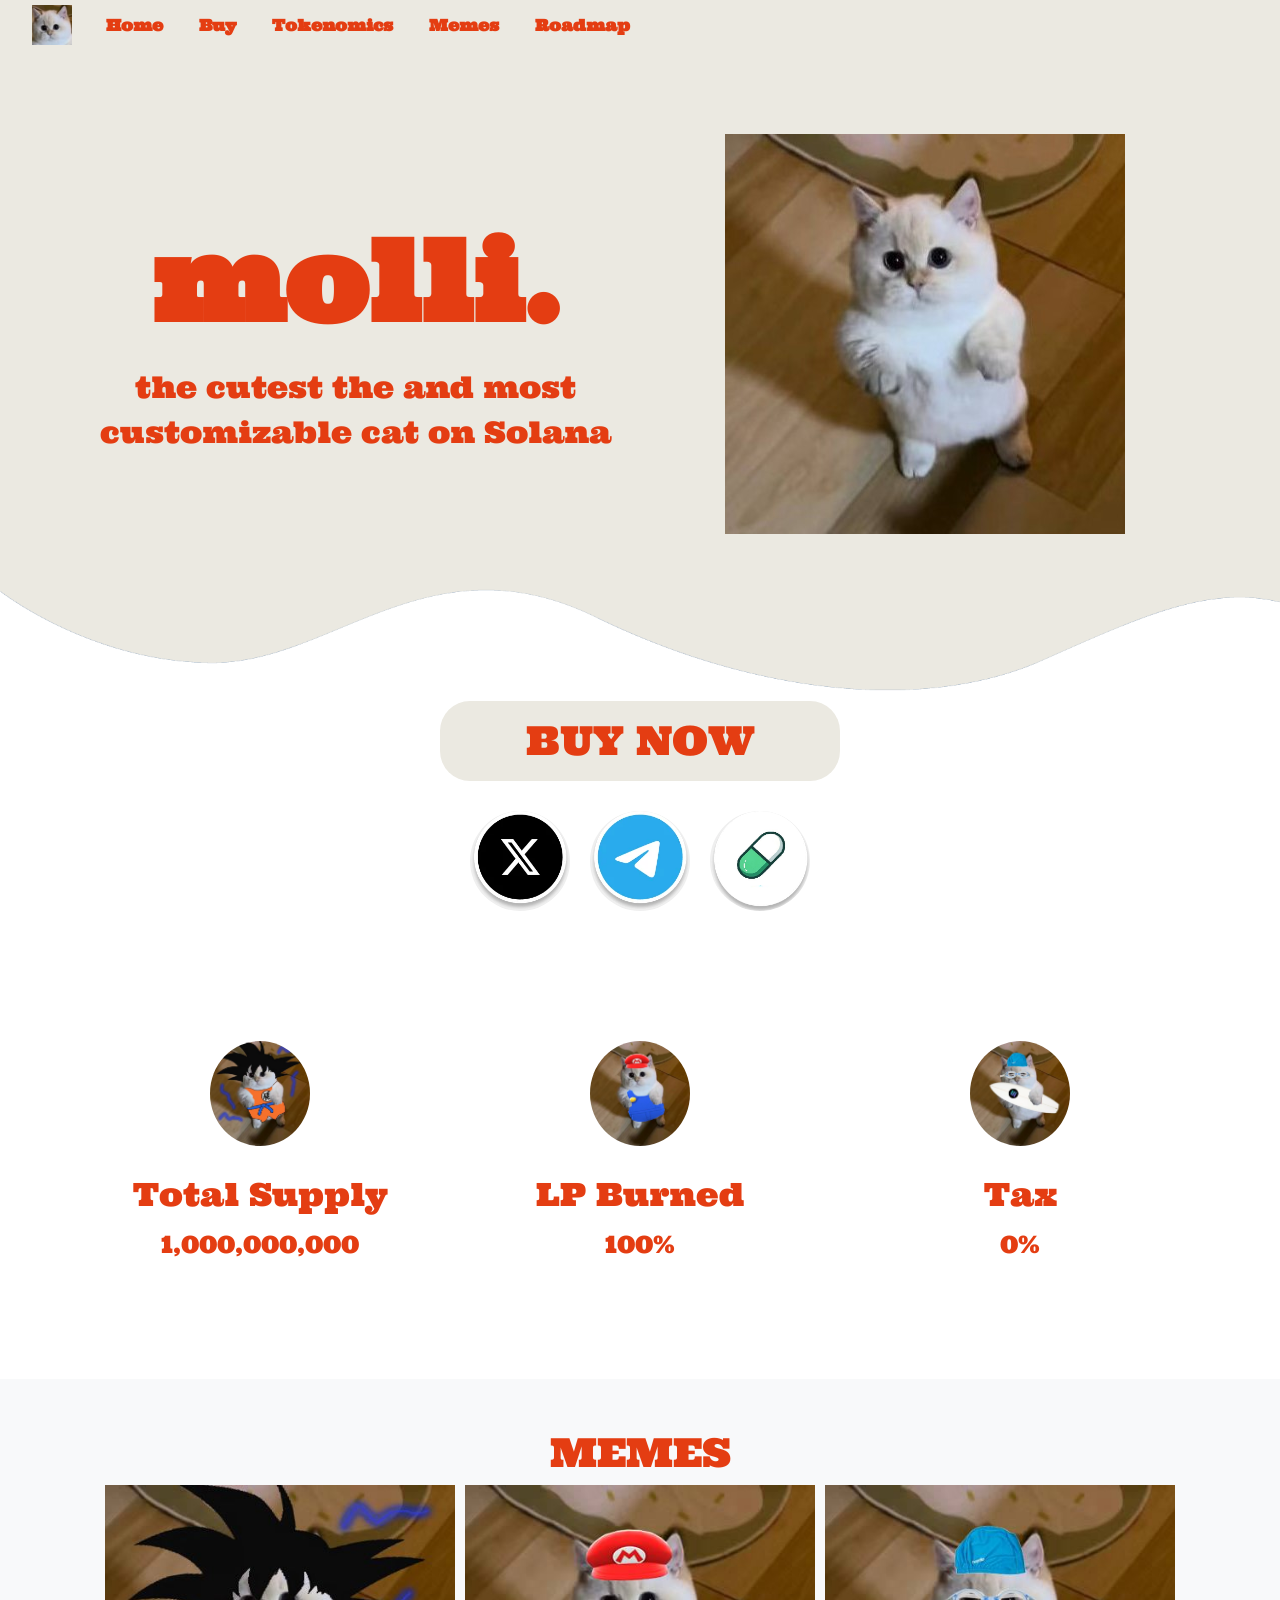
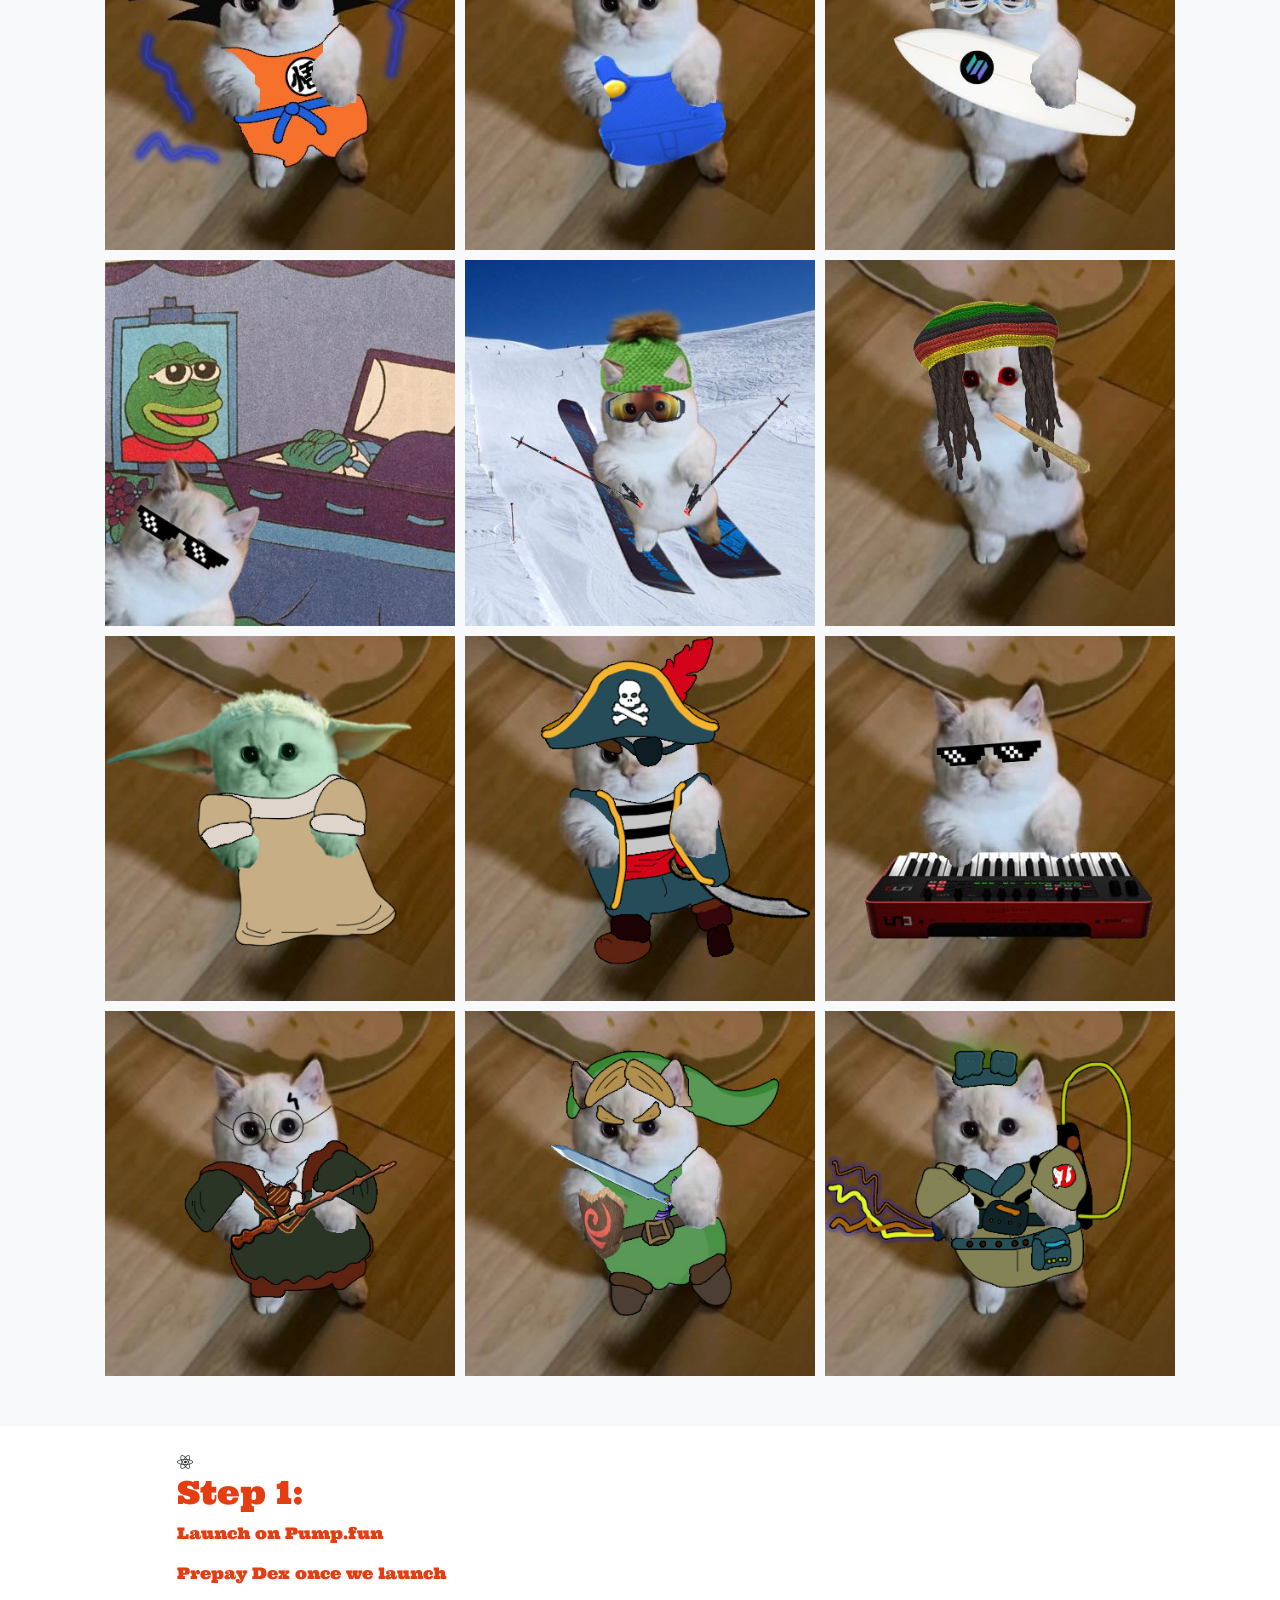
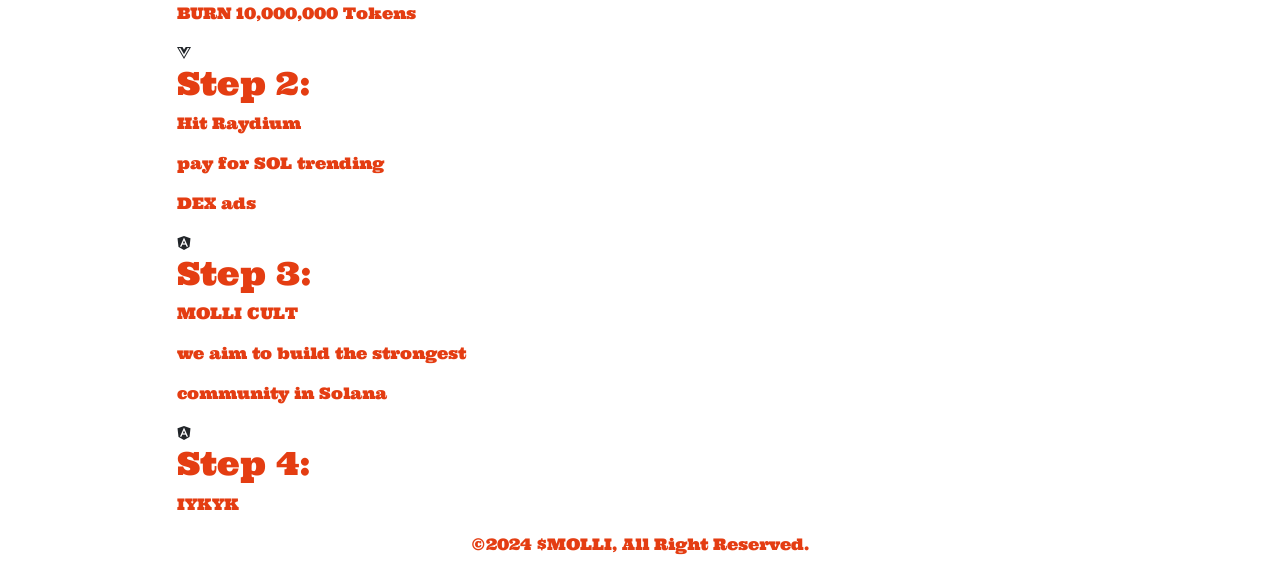
==== commit aff0e11c: "Update index.html" ====
--- a/index.html
+++ b/index.html
@@ -60,7 +60,7 @@
           <div class="row align-items-center">
             <div class="col-md-6">
               <p class="promo-title">molli.</p>
-              <p class= "banner-text" >the cutest and most customizable cat on Solana</p>
+              <p class= "banner-text" >the cutest the and most customizable cat on Solana</p>
             </div>
             <div class="col-md-6 text-center">
               <img 
@@ -178,7 +178,7 @@
                       <div class="timeline-item">
                         <span class="icon icon-danger"><i class="fab fa-angular"></i></span>
                         <h5 class="roadmap-header text-e43d12">Step 4:</h5>
-                        <p class="roadmap-text text-e43d12">IFYKYK</p>
+                        <p class="roadmap-text text-e43d12">IYKYK</p>
                     </div>
                   </div>
             </div>
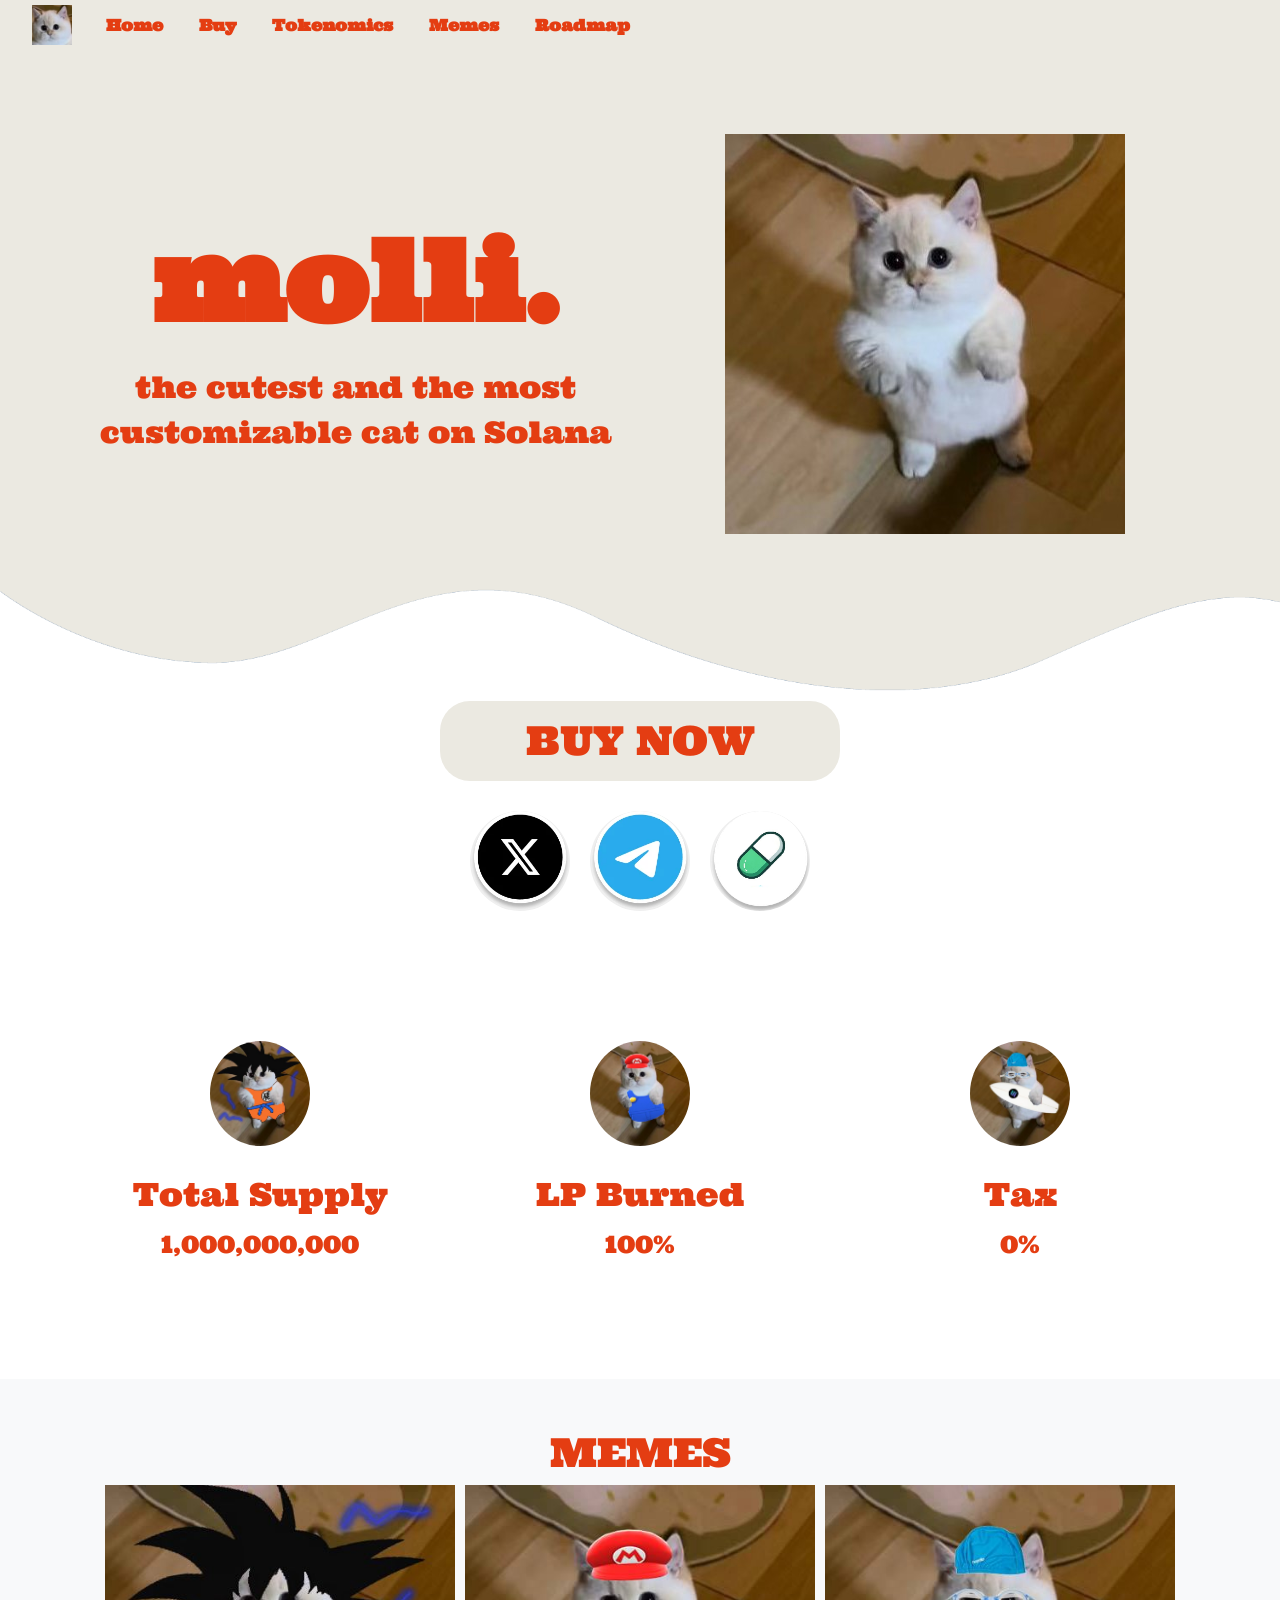
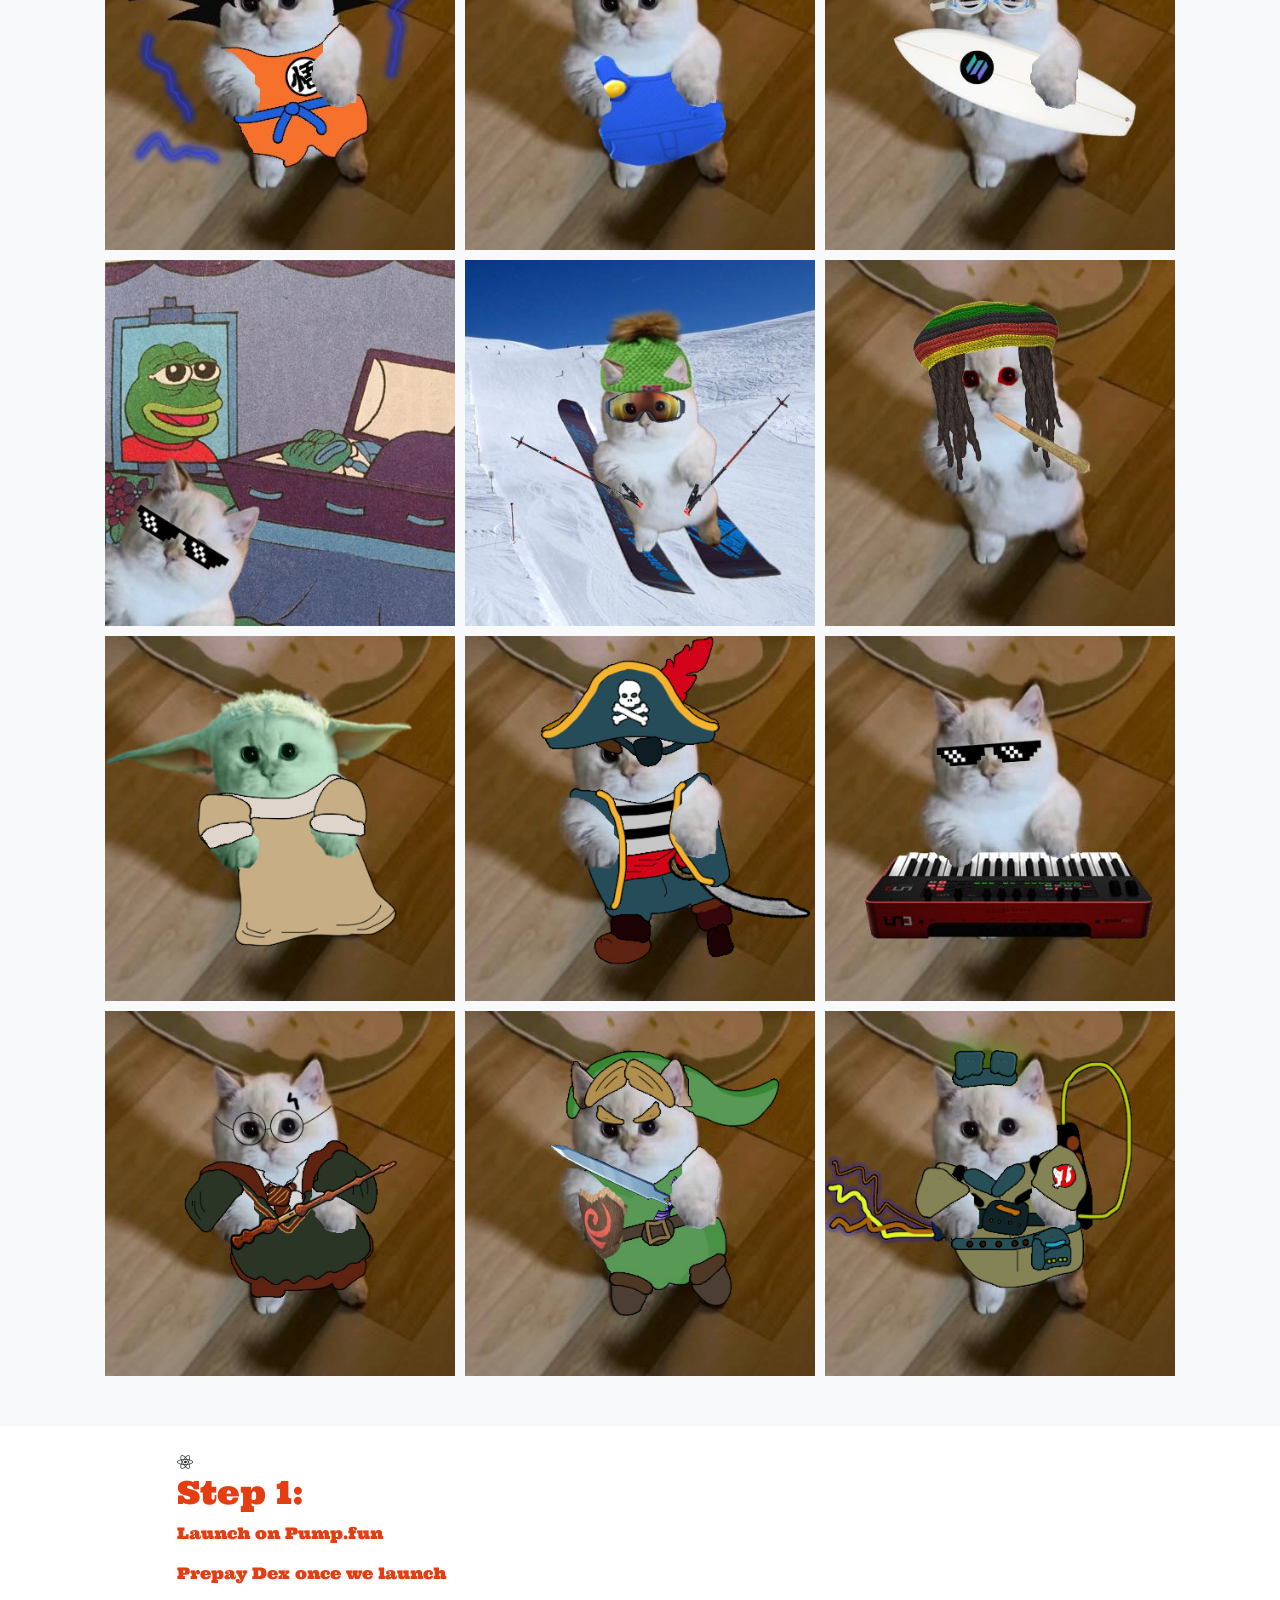
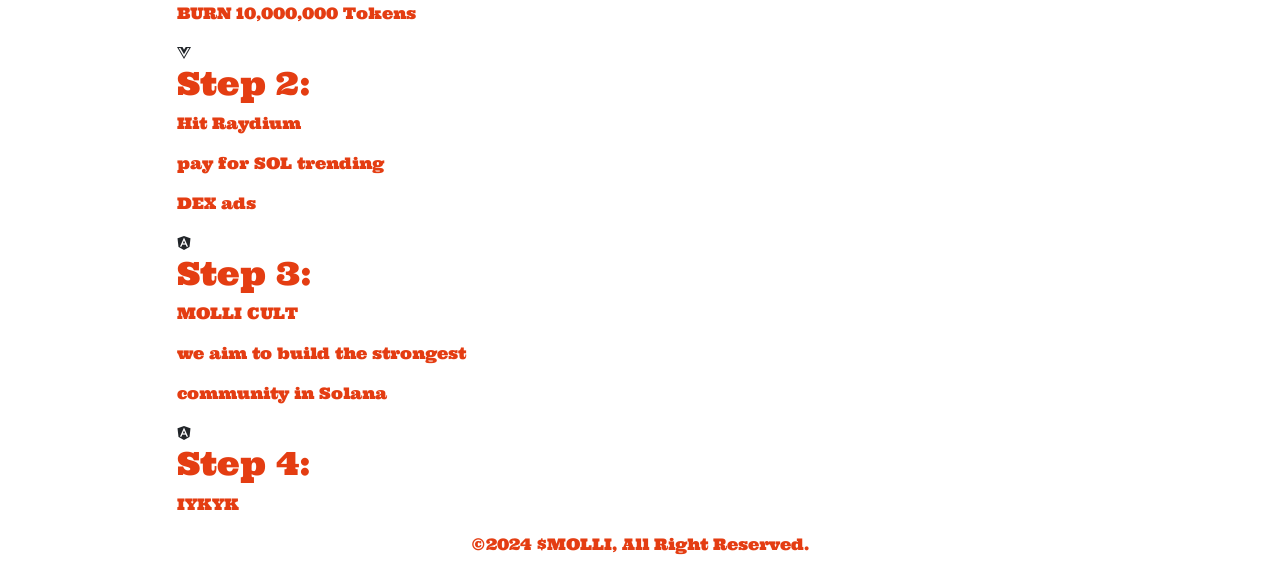
==== commit db022e4d: "Update index.html" ====
--- a/index.html
+++ b/index.html
@@ -60,7 +60,7 @@
           <div class="row align-items-center">
             <div class="col-md-6">
               <p class="promo-title">molli.</p>
-              <p class= "banner-text" >the cutest the and most customizable cat on Solana</p>
+              <p class= "banner-text" >the cutest and the most customizable cat on Solana</p>
             </div>
             <div class="col-md-6 text-center">
               <img 
